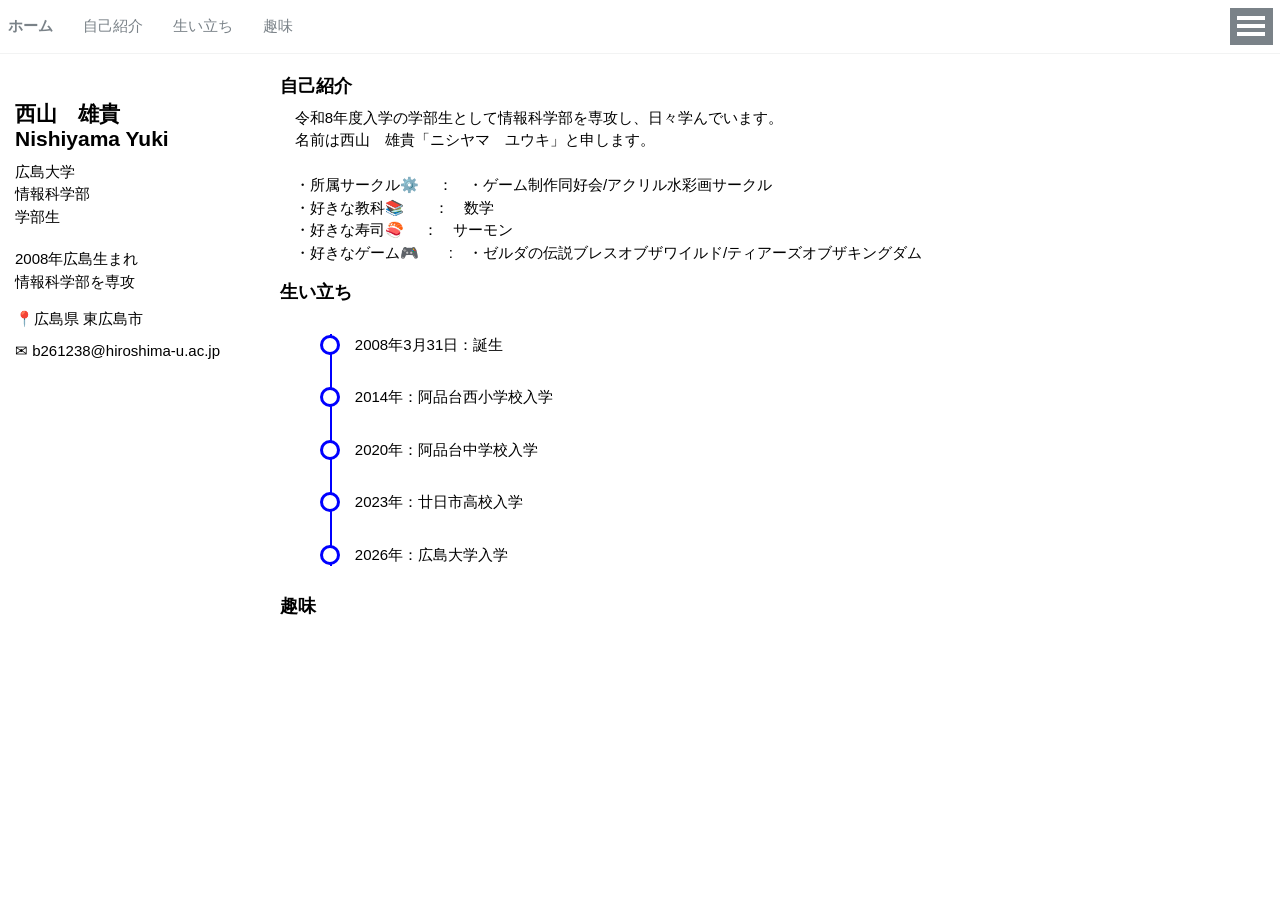
==== index.html @ f5a35a2f "Update index.html" ====
<!DOCTYPE html>
<!-- saved from url=(0026)https://www.wujingchi.com/ -->
<html lang="en" class=" js "><head><meta http-equiv="Content-Type" content="text/html; charset=UTF-8">
    

<!-- begin SEO -->





<title>西山　雄貴 - Homepage</title>







<meta property="og:locale" content="en">
<meta property="og:site_name" content="西山　雄貴">
<meta property="og:title" content="西山　雄貴">


  <link rel="canonical" href="http://localhost:4000/">
  <meta property="og:url" content="http://localhost:4000/">



  <meta property="og:description" content="2008年広島生まれ">




<!-- end SEO -->
<meta name="viewport" content="width=device-width, initial-scale=1.0">

<script>
  document.documentElement.className = document.documentElement.className.replace(/\bno-js\b/g, '') + ' js ';
</script>

<head>
  <meta charset="UTF-8">
  <meta name="viewport" content="width=device-width, initial-scale=1.0">

  <title>西山 雄貴 - Homepage</title>
  <meta name="description" content="広島大学 情報科学部の学生です">

  <!-- メインCSS -->
  <link rel="stylesheet" href="./index_files/main.css">

  <!-- ファビコン -->
  <link rel="icon" href="favicon.ico">

  <!-- スムーススクロール -->
  <style>
    html {
      scroll-behavior: smooth;
    }
  </style>
</head>
    














<!-- end custom head snippets -->

  

  <body><div id="MathJax_Message" style="display: none;"></div>

    <!--[if lt IE 9]>
<div class="notice--danger align-center" style="margin: 0;">You are using an <strong>outdated</strong> browser. Please <a href="http://browsehappy.com/">upgrade your browser</a> to improve your experience.</div>
<![endif]-->
<div class="masthead">
  <div class="masthead__inner-wrap">
    <div class="masthead__menu">

      <nav id="site-nav" class="greedy-nav">

        <button type="button">
          <div class="navicon"></div>
        </button>

        <ul class="visible-links">

          <li class="masthead__menu-item masthead__menu-home-item">
            <a href="#home">ホーム</a>
          </li>

          <li class="masthead__menu-item">
            <a href="#about-me">自己紹介</a>
          </li>

          <li class="masthead__menu-item">
            <a href="#paper">生い立ち</a>
          </li>

          <li class="masthead__menu-item">
            <a href="#hobby">趣味</a>
          </li>

        </ul>

      </nav>

    </div>
  </div>
</div>

    <div id="main" role="main">
      
  <div class="sidebar sticky">
  

<div itemscope="" itemtype="http://schema.org/Person" class="profile_box">

  <div class="author__content">
    <h3 class="author__name">西山　雄貴<br>Nishiyama Yuki</h3>
    <p class="author__bio">広島大学<br>情報科学部<br>学部生</p>
  </div>

  <div class="author__urls-wrapper">
    <!-- <button class="btn btn--inverse">More Info & Contact</button> -->
    <ul class="author__urls social-icons" style="">
      
        <li><div style="white-space: normal; margin-bottom: 1em;">2008年広島生まれ<br>情報科学部を専攻</div></li>
      
      
        <li>📍広島県 東広島市</li>
      
      
      
      
        <li><a href="mailto:b261238@hiroshima-u.ac.jp">  ✉ b261238@hiroshima-u.ac.jp</a></li>
      
      
    </ul>
      <div class="author__urls_sm">
      
      
        <a href="mailto:kure@hiroshima-u.ac.jp"><i class="fas fa-fw fa-envelope" aria-hidden="true"></i></a>

        <a href="https://scholar.google.com/citations?user=08FSBG4AAAAJ"><i class="fas fa-fw fa-graduation-cap"></i></a>
      
      
      
        <a href="https://orcid.org/0000-0001-8652-3002"><i class="ai ai-orcid-square ai-fw"></i></a>
      
      
      
    </div>
  </div>
</div>

  
  </div>

    
      <article class="page" itemscope="" itemtype="http://schema.org/CreativeWork">
        <meta itemprop="headline" content="">
        <div class="page__inner-wrap">
          <section class="page__content" itemprop="text">

<p><span class="anchor" id="about-me"></span>
<h2 id="about-me">自己紹介</h2>
　令和8年度入学の学部生として情報科学部を専攻し、日々学んでいます。<br>
　名前は西山　雄貴「ニシヤマ　ユウキ」と申します。<br>
<br>
　・所属サークル⚙️　 ：　・ゲーム制作同好会/アクリル水彩画サークル<br>
　・好きな教科📚　　：　数学<br>
　・好きな寿司🍣　  ：　サーモン<br>
　・好きなゲーム🎮　　:　・ゼルダの伝説ブレスオブザワイルド/ティアーズオブザキングダム<br>



<!DOCTYPE html>
<html lang="ja">
<head>
<meta charset="UTF-8">
<title>経歴</title>

<style>
body {
  font-family: sans-serif;
  color: black;
}

/* 見出し */
#paper {
  margin-bottom: 30px;
}

/* 全体 */
.timeline {
  position: relative;
  margin-left: 40px;
}

/* 縦の青い線 */
.timeline::before {
  content: "";
  position: absolute;
  left: 10px;
  top: 0;
  width: 2px;
  height: 100%;
  background: blue;
}

/* 各項目 */
.item {
  display: flex;
  align-items: center;
  margin-bottom: 30px;
}

/* 青い丸 */
.circle {
  width: 20px;
  height: 20px;
  border: 3px solid blue;
  border-radius: 50%;
  background: white;
  z-index: 1;
}

/* 文字（黒） */
.text {
  margin-left: 15px;
  color: black;
}

</style>

</head>
<body>

<h2 id="paper">生い立ち</h2>

<div class="timeline">

  <div class="item">
    <div class="circle"></div>
    <div class="text">2008年3月31日：誕生</div>
  </div>

  <div class="item">
    <div class="circle"></div>
    <div class="text">2014年：阿品台西小学校入学</div>
  </div>

  <div class="item">
    <div class="circle"></div>
    <div class="text">2020年：阿品台中学校入学</div>
  </div>

  <div class="item">
    <div class="circle"></div>
    <div class="text">2023年：廿日市高校入学</div>
  </div>

  <div class="item">
    <div class="circle"></div>
    <div class="text">2026年：広島大学入学</div>
  </div>

</div>

</body>
</html>

<h2 id="hobby">趣味</h2>
  
</template></div></body></html>
---- index_files/main.css ----
a:focus{outline:thin dotted #f89406;outline:5px auto #f89406;outline-offset:-2px}*,*:before,*:after{-moz-box-sizing:border-box;-webkit-box-sizing:border-box;box-sizing:border-box}html{box-sizing:border-box;background-color:#fff;font-size:15px;-webkit-text-size-adjust:100%;-ms-text-size-adjust:100%}body{margin:0}::-moz-selection{color:#fff;background:#000}::selection{color:#fff;background:#000}article,aside,details,figcaption,figure,footer,header,hgroup,main,nav,section{display:block}audio,canvas,video{display:inline-block;*display:inline;*zoom:1}audio:not([controls]){display:none}a{color:#224b8d}a:hover,a:active{outline:0}sub,sup{position:relative;font-size:75%;line-height:0;vertical-align:baseline}sup{top:-0.5em}sub{bottom:-0.25em}img{max-width:100%;width:auto\9;height:auto;vertical-align:middle;border:0;-ms-interpolation-mode:bicubic}#map_canvas img,.google-maps img{max-width:none}button,input,select,textarea{margin:0;font-size:100%;vertical-align:middle}button,input{*overflow:visible;line-height:normal}button::-moz-focus-inner,input::-moz-focus-inner{padding:0;border:0}button,html input[type="button"],input[type="reset"],input[type="submit"]{-webkit-appearance:button;cursor:pointer}label,select,button,input[type="button"],input[type="reset"],input[type="submit"],input[type="radio"],input[type="checkbox"]{cursor:pointer}input[type="search"]{box-sizing:content-box;-webkit-appearance:textfield}input[type="search"]::-webkit-search-decoration,input[type="search"]::-webkit-search-cancel-button{-webkit-appearance:none}textarea{overflow:auto;vertical-align:top}html{position:relative;min-height:100%}body{margin:0;padding:0;padding-bottom:0em;color:#494e52;font-family:"Trebuchet MS",Helvetica,sans-serif;line-height:1.5}body.overflow--hidden{overflow:hidden}h1,h2,h3,h4,h5,h6{margin:1em 0 0.5em;line-height:1.2;font-family:"Trebuchet MS",Helvetica,sans-serif;font-weight:bold}h1{margin-top:1em;font-size:1.4em}h2{font-size:1.2em}h3{font-size:1em}h4{font-size:1em}h5{font-size:1em}h6{font-size:1em}small,.small{font-size:1em}p{margin-bottom:0.5em}u,ins{text-decoration:none;border-bottom:1px solid #494e52}u a,ins a{color:inherit}ul{padding-inline-start:2em;margin-block-start:0.5em}del a{color:inherit}p,pre,blockquote,ul,ol,dl,figure,table,fieldset{orphans:3;widows:3}abbr[title],abbr[data-original-title]{text-decoration:none;cursor:help;border-bottom:1px dotted #494e52}blockquote{margin:2em 1em 2em 0;padding-left:1em;padding-right:1em;font-style:italic;border-left:0.25em solid #7a8288}blockquote cite{font-style:italic}blockquote cite:before{content:"\2014";padding-right:5px}a:hover,a:active{outline:0}tt,code,kbd,samp,pre{font-family:Monaco,Consolas,"Lucida Console",monospace}pre{overflow-x:auto}p>code,a>code,li>code,figcaption>code,td>code{padding-top:0.1rem;padding-bottom:0.1rem;font-size:1em;background:#fafafa;border:1px solid #f2f3f3;border-radius:4px;box-shadow:0 1px 1px rgba(0,0,0,0.125)}p>code:before,p>code:after,a>code:before,a>code:after,li>code:before,li>code:after,figcaption>code:before,figcaption>code:after,td>code:before,td>code:after{letter-spacing:-0.2em;content:"\00a0"}hr{display:block;margin:1em 0;border:0;border-top:1px solid #f2f3f3}ul li,ol li{margin-bottom:0.5em}li ul,li ol{margin-top:0.5em}figure{display:-webkit-box;display:flex;-webkit-box-pack:justify;justify-content:space-between;-webkit-box-align:start;align-items:flex-start;flex-wrap:wrap;margin:2em 0}figure img,figure iframe,figure .fluid-width-video-wrapper{margin-bottom:1em}figure img{width:100%;border-radius:4px;-webkit-transition:all 0.2s ease-in-out;transition:all 0.2s ease-in-out}figure>a{display:block}@media (min-width: 37.5em){figure.half>a,figure.half>img{width:calc(50% - 0.5em)}}figure.half figcaption{width:100%}@media (min-width: 37.5em){figure.third>a,figure.third>img{width:calc(33.3333% - 0.5em)}}figure.third figcaption{width:100%}figcaption{margin-bottom:0.5em;color:#777a7d;font-family:Georgia,Times,serif;font-size:1em}figcaption a{color:inherit;text-decoration:none;border-bottom:1px solid #bdc1c4;-webkit-transition:all 0.2s ease-in-out;transition:all 0.2s ease-in-out}figcaption a:hover{color:#000;border-bottom-color:#000}svg:not(:root){overflow:hidden}nav ul{margin:0;padding:0}nav li{list-style:none}nav a{text-decoration:none}nav ul li,nav ol li{margin-bottom:0}nav li ul,nav li ol{margin-top:0}b,i,strong,em,blockquote,p,q,span,figure,img,h1,h2,header,input,a,tr,td,form button,input[type="submit"],.btn,#goog-wm-sb,.highlight,.archive__item-teaser{-webkit-transition:all 0.2s ease-in-out;transition:all 0.2s ease-in-out}.hidden{display:none;visibility:hidden}.load{display:none}.transparent{opacity:0}.visually-hidden,.screen-reader-text,.screen-reader-text span,.screen-reader-shortcut{position:absolute !important;clip:rect(1px, 1px, 1px, 1px);height:1px !important;width:1px !important;border:0 !important;overflow:hidden}body:hover .visually-hidden a,body:hover .visually-hidden input,body:hover .visually-hidden button{display:none !important}.screen-reader-text:focus,.screen-reader-shortcut:focus{clip:auto !important;height:auto !important;width:auto !important;display:block;font-size:1em;font-weight:bold;padding:15px 23px 14px;background:#fff;z-index:100000;text-decoration:none;box-shadow:0 0 2px 2px rgba(0,0,0,0.6)}.skip-link{position:fixed;z-index:20;margin:0;font-family:"Trebuchet MS",Helvetica,sans-serif;white-space:nowrap}.skip-link li{height:0;width:0;list-style:none}.text-left{text-align:left}.text-center{text-align:center}.text-right{text-align:right}.text-justify{text-align:justify}.text-nowrap{white-space:nowrap}.cf{clear:both}.wrapper{max-width:925px;margin-left:auto;margin-right:auto}.wrapper:after{content:" ";display:block;clear:both}.align-left{display:block;margin-left:auto;margin-right:auto}@media (min-width: 37.5em){.align-left{float:left;margin-right:1em}}.align-right{display:block;margin-left:auto;margin-right:auto}@media (min-width: 37.5em){.align-right{float:right;margin-left:1em}}.align-center{display:block;margin-left:auto;margin-right:auto}@media (min-width: 57.8125em){.full{margin-right:-19.4915254237% !important}}.icon{display:inline-block;fill:currentColor;width:1em;height:1.1em;line-height:1;position:relative;top:-0.1em;vertical-align:middle}.social-icons .fa{color:#000}.social-icons .fa-behance,.social-icons .fa-behance-square{color:#1769FF}.social-icons .fa-dribbble{color:#ea4c89}.social-icons .fa-facebook,.social-icons .fa-facebook-square{color:#3b5998}.social-icons .fa-flickr{color:#ff0084}.social-icons .fa-foursquare{color:#0072b1}.social-icons .fa-github,.social-icons .fa-github-alt,.social-icons .fa-github-square{color:#171516}.social-icons .fa-google-plus,.social-icons .fa-google-plus-square{color:#dd4b39}.social-icons .fa-instagram{color:#517fa4}.social-icons .fa-lastfm,.social-icons .fa-lastfm-square{color:#d51007}.social-icons .fa-linkedin,.social-icons .fa-linkedin-square{color:#007bb6}.social-icons .fa-pinterest,.social-icons .fa-pinterest-p,.social-icons .fa-pinterest-square{color:#cb2027}.social-icons .fa-rss,.social-icons .fa-rss-square{color:#fa9b39}.social-icons .fa-soundcloud{color:#f30}.social-icons .fa-stack-exchange,.social-icons .fa-stack-overflow{color:#fe7a15}.social-icons .fa-tumblr,.social-icons .fa-tumblr-square{color:#32506d}.social-icons .fa-twitter,.social-icons .fa-twitter-square{color:#55acee}.social-icons .fa-vimeo,.social-icons .fa-vimeo-square{color:#1ab7ea}.social-icons .fa-vine{color:#00bf8f}.social-icons .fa-youtube,.social-icons .fa-youtube-square,.social-icons .fa-youtube-play{color:#b00}.social-icons .fa-xing,.social-icons .fa-xing-square{color:#006567}.navicon{position:relative;width:28px;height:4px;background:#fff;margin:auto;-webkit-transition:0.3s;transition:0.3s}.navicon:before,.navicon:after{content:"";position:absolute;left:0;width:28px;height:4px;background:#fff;-webkit-transition:0.3s;transition:0.3s}.navicon:before{top:-8px}.navicon:after{bottom:-8px}.close .navicon{background:transparent}.close .navicon:before,.close .navicon:after{-webkit-transform-origin:50% 50%;-ms-transform-origin:50% 50%;transform-origin:50% 50%;top:0;width:28px}.close .navicon:before{-webkit-transform:rotate3d(0, 0, 1, 45deg);transform:rotate3d(0, 0, 1, 45deg)}.close .navicon:after{-webkit-transform:rotate3d(0, 0, 1, -45deg);transform:rotate3d(0, 0, 1, -45deg)}@media (min-width: 57.8125em){.sticky{clear:both;position:-webkit-sticky;position:sticky;top:6em}.sticky::after{clear:both;content:"";display:table}.sticky>*{display:block}}.well{min-height:20px;padding:19px;margin-bottom:20px;background-color:#f5f5f5;border:1px solid #e3e3e3;border-radius:4px;box-shadow:inset 0 1px 1px rgba(0,0,0,0.05)}.show-modal{overflow:hidden;position:relative}.show-modal:before{position:absolute;content:"";top:0;left:0;width:100%;height:100%;z-index:999;background-color:rgba(255,255,255,0.85)}.show-modal .modal{display:block}.modal{display:none;position:fixed;width:300px;top:50%;left:50%;margin-left:-150px;margin-top:-150px;min-height:0;z-index:9999;background:#fff;border:1px solid #f2f3f3;border-radius:4px;box-shadow:0 1px 1px rgba(0,0,0,0.125)}.modal__title{margin:0;padding:0.5em 1em}.modal__supporting-text{padding:0 1em 0.5em 1em}.modal__actions{padding:0.5em 1em;border-top:1px solid #f2f3f3}.footnote{color:#9ba1a6;text-decoration:none}.footnotes{color:#9ba1a6}.footnotes ol,.footnotes li,.footnotes p{margin-bottom:0;font-size:1em}a.reversefootnote{color:#7a8288;text-decoration:none}a.reversefootnote:hover{text-decoration:underline}.required{color:#ee5f5b;font-weight:bold}@-webkit-keyframes intro{0%{opacity:0}100%{opacity:1}}@keyframes intro{0%{opacity:0}100%{opacity:1}}table{margin-bottom:1em;width:100%;font-family:"Trebuchet MS",Helvetica,sans-serif;font-size:1em;border-collapse:collapse}table+table{margin-top:1em}thead{background-color:#f2f3f3}th{padding:0.5em;font-weight:bold;text-align:left}tr{padding-bottom:.5em;padding-top:.5em}td{padding:.5em;border-bottom:1px solid #bdc1c4}tr,td,th{vertical-align:middle}.btn,#goog-wm-sb{display:inline-block;margin-bottom:0.25em;padding:0.5em 1em;color:#fff !important;font-family:"Trebuchet MS",Helvetica,sans-serif;font-size:1em;font-weight:bold;text-align:center;text-decoration:none;background-color:#7a8288;border:0 !important;border-radius:4px;cursor:pointer}.btn:hover,#goog-wm-sb:hover{background-color:#333}.btn .icon,#goog-wm-sb .icon{margin-right:0.5em}.btn .icon+.hidden,#goog-wm-sb .icon+.hidden{margin-left:-0.5em}.btn--block{display:block;width:100%}.btn--block+.btn--block{margin-top:0.25em}.btn--inverse{color:#7a8288 !important;border:1px solid #bdc1c4 !important;background-color:#fff}.btn--inverse:hover{color:#fff !important;border-color:#7a8288}.btn--light-outline{border:1px solid #fff !important;background-color:transparent}.btn--info{background-color:#224b8d}.btn--info:hover{background-color:#1b3c71}.btn--warning{background-color:#f89406}.btn--warning:hover{background-color:#c67605}.btn--success{background-color:#62c462}.btn--success:hover{background-color:#4e9d4e}.btn--danger{background-color:#ee5f5b}.btn--danger:hover{background-color:#be4c49}.btn--disabled{pointer-events:none;cursor:not-allowed;filter:alpha(opacity=65);box-shadow:none;opacity:0.65}.btn--facebook{background-color:#3b5998}.btn--facebook:hover{background-color:#2f477a}.btn--twitter{background-color:#55acee}.btn--twitter:hover{background-color:#448abe}.btn--google-plus{background-color:#dd4b39}.btn--google-plus:hover{background-color:#b13c2e}.btn--linkedin{background-color:#007bb6}.btn--linkedin:hover{background-color:#006292}.btn--x-large{font-size:1.2em}.btn--large{font-size:1em}.btn--small{font-size:.6875em}.notice{margin:2em 0 !important;padding:1em;font-family:"Trebuchet MS",Helvetica,sans-serif;font-size:1em !important;text-indent:initial;background-color:#f8f9f9;border-radius:4px;box-shadow:0 1px 1px rgba(189,193,196,0.25)}.notice h4{margin-top:0 !important;margin-bottom:0.75em}.page__content .notice h4{margin-bottom:0;font-size:1em}.notice p:last-child{margin-bottom:0 !important}.notice h4+p{margin-top:0;padding-top:0}.notice a{color:#bdc1c4}.notice a:hover{color:#717476}.notice code{background-color:#fcfcfc}.notice ul:last-child{margin-bottom:0}.notice--primary{margin:2em 0 !important;padding:1em;font-family:"Trebuchet MS",Helvetica,sans-serif;font-size:1em !important;text-indent:initial;background-color:#f2f3f3;border-radius:4px;box-shadow:0 1px 1px rgba(122,130,136,0.25)}.notice--primary h4{margin-top:0 !important;margin-bottom:0.75em}.page__content .notice--primary h4{margin-bottom:0;font-size:1em}.notice--primary p:last-child{margin-bottom:0 !important}.notice--primary h4+p{margin-top:0;padding-top:0}.notice--primary a{color:#7a8288}.notice--primary a:hover{color:#494e52}.notice--primary code{background-color:#f8f9f9}.notice--primary ul:last-child{margin-bottom:0}.notice--info{margin:2em 0 !important;padding:1em;font-family:"Trebuchet MS",Helvetica,sans-serif;font-size:1em !important;text-indent:initial;background-color:#e9edf4;border-radius:4px;box-shadow:0 1px 1px rgba(34,75,141,0.25)}.notice--info h4{margin-top:0 !important;margin-bottom:0.75em}.page__content .notice--info h4{margin-bottom:0;font-size:1em}.notice--info p:last-child{margin-bottom:0 !important}.notice--info h4+p{margin-top:0;padding-top:0}.notice--info a{color:#224b8d}.notice--info a:hover{color:#142d55}.notice--info code{background-color:#f4f6f9}.notice--info ul:last-child{margin-bottom:0}.notice--warning{margin:2em 0 !important;padding:1em;font-family:"Trebuchet MS",Helvetica,sans-serif;font-size:1em !important;text-indent:initial;background-color:#fef4e6;border-radius:4px;box-shadow:0 1px 1px rgba(248,148,6,0.25)}.notice--warning h4{margin-top:0 !important;margin-bottom:0.75em}.page__content .notice--warning h4{margin-bottom:0;font-size:1em}.notice--warning p:last-child{margin-bottom:0 !important}.notice--warning h4+p{margin-top:0;padding-top:0}.notice--warning a{color:#f89406}.notice--warning a:hover{color:#955904}.notice--warning code{background-color:#fffaf3}.notice--warning ul:last-child{margin-bottom:0}.notice--success{margin:2em 0 !important;padding:1em;font-family:"Trebuchet MS",Helvetica,sans-serif;font-size:1em !important;text-indent:initial;background-color:#eff9ef;border-radius:4px;box-shadow:0 1px 1px rgba(98,196,98,0.25)}.notice--success h4{margin-top:0 !important;margin-bottom:0.75em}.page__content .notice--success h4{margin-bottom:0;font-size:1em}.notice--success p:last-child{margin-bottom:0 !important}.notice--success h4+p{margin-top:0;padding-top:0}.notice--success a{color:#62c462}.notice--success a:hover{color:#3b763b}.notice--success code{background-color:#f7fcf7}.notice--success ul:last-child{margin-bottom:0}.notice--danger{margin:2em 0 !important;padding:1em;font-family:"Trebuchet MS",Helvetica,sans-serif;font-size:1em !important;text-indent:initial;background-color:#fdefef;border-radius:4px;box-shadow:0 1px 1px rgba(238,95,91,0.25)}.notice--danger h4{margin-top:0 !important;margin-bottom:0.75em}.page__content .notice--danger h4{margin-bottom:0;font-size:1em}.notice--danger p:last-child{margin-bottom:0 !important}.notice--danger h4+p{margin-top:0;padding-top:0}.notice--danger a{color:#ee5f5b}.notice--danger a:hover{color:#8f3937}.notice--danger code{background-color:#fef7f7}.notice--danger ul:last-child{margin-bottom:0}.masthead{position:sticky;top:0;background-color:white;border-bottom:1px solid #f2f3f3;-webkit-animation:intro 0.3s both;animation:intro 0.3s both;-webkit-animation-delay:0.15s;animation-delay:0.15s;z-index:20}.masthead__inner-wrap{max-width:925px;margin-left:auto;margin-right:auto;clear:both;padding:.5em;font-family:"Trebuchet MS",Helvetica,sans-serif}.masthead__inner-wrap:after{content:" ";display:block;clear:both}.masthead__inner-wrap::after{clear:both;content:"";display:table}@media (min-width: 80em){.masthead__inner-wrap{max-width:1280px}}.masthead__inner-wrap nav{z-index:10}.masthead__inner-wrap a{text-decoration:none}.masthead__menu ul{margin:0;padding:0;clear:both;list-style-type:none}.masthead__menu-home-item{display:none !important}@media (min-width: 48em){.masthead__menu-home-item{display:block !important}}.masthead__menu-item{display:block;list-style-type:none;white-space:nowrap}.masthead__menu-item--lg{padding-right:2em;font-weight:700}.breadcrumbs{max-width:925px;margin-left:auto;margin-right:auto;clear:both;margin-top:0;margin-bottom:0;padding-left:2em;padding-right:2em;font-family:"Trebuchet MS",Helvetica,sans-serif;-webkit-animation:intro 0.3s both;animation:intro 0.3s both;-webkit-animation-delay:0.30s;animation-delay:0.30s}.breadcrumbs:after{content:" ";display:block;clear:both}.breadcrumbs::after{clear:both;content:"";display:table}@media (min-width: 57.8125em){.breadcrumbs{padding-left:1em;padding-right:1em}}@media (min-width: 80em){.breadcrumbs{max-width:1280px}}.breadcrumbs ol{padding:0;list-style:none;font-size:1em}@media (min-width: 57.8125em){.breadcrumbs ol{width:83.0508474576%;float:right;margin-right:0}}@media (min-width: 80em){.breadcrumbs ol{padding-left:4.2372881356%}}.breadcrumbs li{display:inline}.breadcrumbs .current{font-weight:bold}.pagination{clear:both;width:100%;float:left;margin-left:0;margin-right:0;clear:both;margin-top:1em;padding-top:1em}.pagination::after{clear:both;content:"";display:table}.pagination ul{margin:0;padding:0;list-style-type:none;font-family:"Trebuchet MS",Helvetica,sans-serif}.pagination li{display:block;float:left;margin-left:-1px}.pagination li a{margin-bottom:0.25em;padding:0.5em 1em;font-family:"Trebuchet MS",Helvetica,sans-serif;font-size:14px;font-weight:bold;line-height:1.5;text-align:center;text-decoration:none;color:#9ba1a6;border:1px solid #bdc1c4;border-radius:0}.pagination li a:hover{color:#1a386a}.pagination li a.current{color:#fff;background:#7a8288}.pagination li a.disabled{color:#dee0e1;pointer-events:none;cursor:not-allowed}.pagination li:first-child{margin-left:0}.pagination li:first-child a{border-top-left-radius:4px;border-bottom-left-radius:4px}.pagination li:last-child a{border-top-right-radius:4px;border-bottom-right-radius:4px}.pagination--pager{display:block;padding:1em 2em;float:left;width:50%;font-family:"Trebuchet MS",Helvetica,sans-serif;font-size:1em;font-weight:bold;text-align:center;text-decoration:none;color:#bdc1c4;border:1px solid #bdc1c4;border-radius:4px}.pagination--pager:hover{color:#1a386a}.pagination--pager:first-child{border-top-right-radius:0;border-bottom-right-radius:0}.pagination--pager:last-child{margin-left:-1px;border-top-left-radius:0;border-bottom-left-radius:0}.pagination--pager.disabled{color:#dee0e1;pointer-events:none;cursor:not-allowed}.page__content+.pagination,.page__meta+.pagination,.comment__date+.pagination,.page__share+.pagination,.page__comments+.pagination{margin-top:2em;padding-top:2em;border-top:1px solid #f2f3f3}.greedy-nav{position:relative;min-width:250px;background:#fff}.greedy-nav a{display:block;margin:0 1rem;padding:0.5rem 0;color:#7a8288;text-decoration:none}.greedy-nav a:hover{color:#5c6266}.greedy-nav button{position:absolute;height:100%;right:0;padding:0 0.5rem;border:0;outline:none;background-color:#7a8288;color:#fff;cursor:pointer}.greedy-nav .visible-links{display:table}.greedy-nav .visible-links li{display:table-cell;vertical-align:middle}.greedy-nav .visible-links li:first-child{font-weight:bold}.greedy-nav .visible-links li:first-child a{margin-left:0}.greedy-nav .visible-links li:last-child a{margin-right:0}.greedy-nav .visible-links a{position:relative}.greedy-nav .visible-links a:before{content:"";position:absolute;left:0;bottom:0;height:4px;background:#bdc1c4;width:100%;-webkit-transition:all 0.2s ease-in-out;transition:all 0.2s ease-in-out;-webkit-transform:scaleX(0);-ms-transform:scaleX(0);transform:scaleX(0)}.greedy-nav .visible-links a:hover:before{-webkit-transform:scaleX(1);-ms-transform:scaleX(1);transform:scaleX(1)}.greedy-nav .hidden-links{position:absolute;top:100%;right:0;margin-top:15px;padding:5px;border:1px solid #f2f3f3;border-radius:4px;background:#fff;box-shadow:0 0 10px rgba(0,0,0,0.25)}.greedy-nav .hidden-links a{margin:0;padding:10px 20px;font-size:1em}.greedy-nav .hidden-links a:hover{color:#5c6266;background:#dee0e1}.greedy-nav .hidden-links:before{content:"";position:absolute;top:-11px;right:10px;width:0;border-style:solid;border-width:0 10px 10px;border-color:#f2f3f3 transparent;display:block;z-index:0}.greedy-nav .hidden-links:after{content:"";position:absolute;top:-10px;right:10px;width:0;border-style:solid;border-width:0 10px 10px;border-color:#fff transparent;display:block;z-index:1}.greedy-nav .hidden-links li{display:block;border-bottom:1px solid #f2f3f3}.greedy-nav .hidden-links li:last-child{border-bottom:none}.nav__list{font-size:1.25rem}.nav__list ul{margin-bottom:1em}.nav__list a{display:block;padding:0.125em 0;color:inherit}.nav__list a:hover{text-decoration:underline}.nav__list .active{margin-left:-0.5em;padding-left:0.5em;padding-right:0.5em;color:#fff;font-weight:bold;background:#7a8288;border-radius:4px}.nav__list .active:hover{color:#fff}.nav__title{margin:0;padding:0.5rem 1rem;font-family:"Trebuchet MS",Helvetica,sans-serif;font-size:1em;font-weight:bold}.nav__sub-title{display:block;margin:0.5rem 0;padding:0.5rem 0;font-family:"Trebuchet MS",Helvetica,sans-serif;font-size:1em;font-weight:bold;text-transform:uppercase;border-bottom:1px solid #f2f3f3}.toc{font-family:"Trebuchet MS",Helvetica,sans-serif;color:#7a8288;text-transform:uppercase;letter-spacing:1px;background-color:#fff;border:1px solid #f2f3f3;border-radius:4px;box-shadow:0 1px 1px rgba(0,0,0,0.125)}.toc .nav__title{color:#fff;font-size:1em;background:#7a8288;border-top-left-radius:4px;border-top-right-radius:4px}.toc__menu{margin:0;padding:0;width:100%;list-style:none;font-size:0.8rem}.toc__menu a{display:block;padding:0.5rem 1rem;color:#7a8288;font-size:.6875em;font-weight:bold;line-height:1.5;border-bottom:1px solid #f2f3f3}.toc__menu a:hover{color:#000;background:#f2f3f3}.toc__menu>li:last-child a{border-bottom:none}.toc__menu li ul>li a{padding-left:2rem;font-weight:normal}.toc__menu li>ul li{display:none}@media (min-width: 48em){.toc__menu li>ul li{display:block}}.page__footer{clear:both;float:left;margin-left:0;margin-right:0;width:100%;clear:both;position:absolute;bottom:0em;height:auto;margin-top:3em;color:#9ba1a6;-webkit-animation:intro 0.3s both;animation:intro 0.3s both;-webkit-animation-delay:0.45s;animation-delay:0.45s;background-color:#f2f3f3;border-top:1px solid #bdc1c4}.page__footer::after{clear:both;content:"";display:table}.page__footer footer{clear:both;margin-left:auto;margin-right:auto;margin-top:2em;max-width:100%;padding:0 1em 2em}.page__footer footer::after{clear:both;content:"";display:table}@media (min-width: 80em){.page__footer footer{max-width:1280px}}.page__footer a{color:inherit;text-decoration:none}.page__footer a:hover{text-decoration:underline}.page__footer .fas,.page__footer .fab,.page__footer .far,.page__footer .fal{color:#9ba1a6}.page__footer-copyright{font-family:"Trebuchet MS",Helvetica,sans-serif;font-size:.6875em}.page__footer-follow ul{margin:0;padding:0;list-style-type:none}.page__footer-follow li{display:inline-block;padding-top:5px;padding-bottom:5px;font-family:"Trebuchet MS",Helvetica,sans-serif;font-size:1em;text-transform:uppercase}.page__footer-follow li+li:before{content:"";padding-right:5px}.page__footer-follow a{padding-right:10px;font-weight:bold}.page__footer-follow .social-icons a{white-space:nowrap}div.highlighter-rouge,figure.highlight{position:relative;margin-bottom:1em;padding:1em;border:1px solid #f2f3f3;border-radius:4px;background-color:#fafafa;box-shadow:0 1px 1px rgba(0,0,0,0.125)}div.highlighter-rouge:before,figure.highlight:before{position:absolute;top:0;right:0;padding:0.5em;background-color:#f2f3f3;content:"\f121";font-family:"fontawesome" !important;font-size:1em;line-height:1;text-transform:none;speak:none}div.highlighter-rouge .highlight,figure.highlight .highlight{margin:0;font-family:Monaco,Consolas,"Lucida Console",monospace;font-size:.6875em;line-height:1.8}.highlight table td{padding:5px}.highlight table pre{margin:0}.highlight .c{color:#93a1a1}.highlight .err{color:#586e75}.highlight .g{color:#586e75}.highlight .k{color:#859900}.highlight .l{color:#586e75}.highlight .n{color:#586e75}.highlight .o{color:#859900}.highlight .x{color:#cb4b16}.highlight .p{color:#586e75}.highlight .cm{color:#93a1a1}.highlight .cp{color:#859900}.highlight .c1{color:#93a1a1}.highlight .cs{color:#859900}.highlight .gd{color:#2aa198}.highlight .ge{color:#586e75;font-style:italic}.highlight .gr{color:#dc322f}.highlight .gh{color:#cb4b16}.highlight .gi{color:#859900}.highlight .go{color:#586e75}.highlight .gp{color:#586e75}.highlight .gs{color:#586e75;font-weight:bold}.highlight .gu{color:#cb4b16}.highlight .gt{color:#586e75}.highlight .kc{color:#cb4b16}.highlight .kd{color:#22b3eb}.highlight .kn{color:#859900}.highlight .kp{color:#859900}.highlight .kr{color:#22b3eb}.highlight .kt{color:#dc322f}.highlight .ld{color:#586e75}.highlight .m{color:#2aa198}.highlight .s{color:#2aa198}.highlight .na{color:#586e75}.highlight .nb{color:#B58900}.highlight .nc{color:#22b3eb}.highlight .no{color:#cb4b16}.highlight .nd{color:#22b3eb}.highlight .ni{color:#cb4b16}.highlight .ne{color:#cb4b16}.highlight .nf{color:#22b3eb}.highlight .nl{color:#586e75}.highlight .nn{color:#586e75}.highlight .nx{color:#586e75}.highlight .py{color:#586e75}.highlight .nt{color:#22b3eb}.highlight .nv{color:#22b3eb}.highlight .ow{color:#859900}.highlight .w{color:#586e75}.highlight .mf{color:#2aa198}.highlight .mh{color:#2aa198}.highlight .mi{color:#2aa198}.highlight .mo{color:#2aa198}.highlight .sb{color:#93a1a1}.highlight .sc{color:#2aa198}.highlight .sd{color:#586e75}.highlight .s2{color:#2aa198}.highlight .se{color:#cb4b16}.highlight .sh{color:#586e75}.highlight .si{color:#2aa198}.highlight .sx{color:#2aa198}.highlight .sr{color:#dc322f}.highlight .s1{color:#2aa198}.highlight .ss{color:#2aa198}.highlight .bp{color:#22b3eb}.highlight .vc{color:#22b3eb}.highlight .vg{color:#22b3eb}.highlight .vi{color:#22b3eb}.highlight .il{color:#2aa198}form{margin:0 0 5px 0}form fieldset{margin-bottom:5px;padding:0;border-width:0}form legend{display:block;width:100%;margin-bottom:10px;*margin-left:-7px;padding:0;color:#494e52;border:0;border-bottom:1px solid #ccc;white-space:normal}form p{margin-bottom:5px / 2}form ul{list-style-type:none;margin:0 0 5px 0;padding:0}form br{display:none}label,input,button,select,textarea{vertical-align:baseline;*vertical-align:middle}input,button,select,textarea{box-sizing:border-box;font-family:"Trebuchet MS",Helvetica,sans-serif}label{display:block;margin-bottom:0.25em;color:#494e52;cursor:pointer}label small{font-size:1em}label input,label textarea,label select{display:block}input,textarea,select{display:inline-block;width:100%;padding:0.25em;margin-bottom:0.5em;color:#494e52;background-color:#fff;border:1px solid #ccc;border-radius:4px;box-shadow:0 1px 1px rgba(0,0,0,0.125)}input:hover,textarea:hover,select:hover{border-color:#bdc1c4}.input-mini{width:60px}.input-small{width:90px}input[type="image"],input[type="checkbox"],input[type="radio"]{width:auto;height:auto;padding:0;margin:3px 0;*margin-top:0;line-height:normal;cursor:pointer;border-radius:0;border:0 \9}input[type="checkbox"],input[type="radio"]{box-sizing:border-box;padding:0;*width:13px;*height:13px}input[type="image"]{border:0;box-shadow:none}input[type="file"]{width:auto;padding:initial;line-height:initial;border:initial;background-color:transparent;background-color:initial;box-shadow:none}input[type="button"],input[type="reset"],input[type="submit"]{width:auto;height:auto;cursor:pointer;*overflow:visible}select,input[type="file"]{*margin-top:4px}select{width:auto;background-color:#fff}select[multiple],select[size]{height:auto}textarea{resize:vertical;height:auto;overflow:auto;vertical-align:top}input[type="hidden"]{display:none}.form{position:relative}.radio,.checkbox{padding-left:18px;font-weight:normal}.radio input[type="radio"],.checkbox input[type="checkbox"]{float:left;margin-left:-18px}.radio.inline,.checkbox.inline{display:inline-block;padding-top:5px;margin-bottom:0;vertical-align:middle}.radio.inline+.radio.inline,.checkbox.inline+.checkbox.inline{margin-left:10px}input[disabled],select[disabled],textarea[disabled],input[readonly],select[readonly],textarea[readonly]{opacity:0.5;cursor:not-allowed}input:focus,textarea:focus{border-color:#7a8288;outline:0;outline:thin dotted \9}input[type="file"]:focus,input[type="radio"]:focus,input[type="checkbox"]:focus,select:focus{box-shadow:none}.help-block,.help-inline{color:#224b8d}.help-block{display:block;margin-bottom:1em;line-height:1em}.help-inline{display:inline-block;vertical-align:middle;padding-left:5px}.form-inline input,.form-inline textarea,.form-inline select{display:inline-block;margin-bottom:0}.form-inline label{display:inline-block}.form-inline .radio,.form-inline .checkbox,.form-inline .radio{padding-left:0;margin-bottom:0;vertical-align:middle}.form-inline .radio input[type="radio"],.form-inline .checkbox input[type="checkbox"]{float:left;margin-left:0;margin-right:3px}.form-search input,.form-search textarea,.form-search select{display:inline-block;margin-bottom:0}.form-search .search-query{padding-left:14px;padding-right:14px;margin-bottom:0;border-radius:14px}.form-search label{display:inline-block}.form-search .radio,.form-search .checkbox,.form-inline .radio{padding-left:0;margin-bottom:0;vertical-align:middle}.form-search .radio input[type="radio"],.form-search .checkbox input[type="checkbox"]{float:left;margin-left:0;margin-right:3px}.form--loading:before{content:''}.form--loading .form__spinner{display:block}.form:before{position:absolute;top:0;left:0;width:100%;height:100%;background-color:rgba(255,255,255,0.7);z-index:10}.form__spinner{display:none;position:absolute;top:50%;left:50%;z-index:11}#goog-fixurl ul{list-style:none;margin-left:0;padding-left:0}#goog-fixurl ul li{list-style-type:none}#goog-wm-qt{width:auto;margin-right:10px;margin-bottom:20px;padding:8px 20px;display:inline-block;font-size:1em;background-color:#fff;color:#000;border-width:2px !important;border-style:solid !important;border-color:gray;border-radius:4px}#main{max-width:925px;margin-left:auto;margin-right:auto;clear:both;margin-top:1em;padding-left:1em;padding-right:1em;animation:intro 0.3s both;animation-delay:0.35s}#main:after{content:" ";display:block;clear:both}#main::after{clear:both;content:"";display:table}@media (min-width: 80em){#main{max-width:1280px}}@media (min-width: 57.8125em){.page{width:83.0508474576%;float:right;margin-right:0;padding-left:4.2372881356%;padding-right:0%}}.page .page__inner-wrap{clear:both;width:100%;float:left;margin-left:0;margin-right:0}.page .page__inner-wrap .page__content,.page .page__inner-wrap .page__meta,.page .page__inner-wrap .comment__date,.page .page__inner-wrap .page__share{clear:both;width:100%;float:left;margin-left:0;margin-right:0}.page__title{margin-top:0;line-height:1}.page__title+.page__meta,.page__title+.comment__date{margin-top:-0.5em}.page__lead{font-family:"Trebuchet MS",Helvetica,sans-serif;font-size:1.2em}.page__content #about-me{margin-top:-10em}.page__content #about-me:before{content:'';display:block;position:relative;width:0;height:10em;margin-top:-10em}.page__content h1{margin-top:1em;padding-bottom:0.5em;border-bottom:1px solid #f2f3f3}.page__content p,.page__content li,.page__content dl{font-size:1em}.page__content p{margin:0 0 .5em}.page__content a{text-decoration:underline}.page__content a:hover{text-decoration:underline}.page__content a:hover img{box-shadow:0 0 10px rgba(0,0,0,0.25)}.page__content dt{margin-top:1em;font-family:"Trebuchet MS",Helvetica,sans-serif;font-weight:bold}.page__content dd{margin-left:1em;font-family:"Trebuchet MS",Helvetica,sans-serif;font-size:1em}.page__content .small{font-size:1em}.page__content blockquote+.small{margin-top:-1.5em;padding-left:1.25rem}.page__hero{position:relative;margin-bottom:2em;clear:both;animation:intro 0.3s both;animation-delay:0.25s}.page__hero::after{clear:both;content:"";display:table}.page__hero--overlay{position:relative;margin-bottom:2em;padding:3em 0;clear:both;background-size:cover;background-repeat:no-repeat;background-position:center;animation:intro 0.3s both;animation-delay:0.25s}.page__hero--overlay::after{clear:both;content:"";display:table}.page__hero--overlay a{color:#fff}.page__hero--overlay .wrapper{padding-left:1em;padding-right:1em}@media (min-width: 80em){.page__hero--overlay .wrapper{max-width:1280px}}.page__hero--overlay .page__title,.page__hero--overlay .page__meta,.page__hero--overlay .comment__date,.page__hero--overlay .page__lead,.page__hero--overlay .btn,.page__hero--overlay #goog-wm-sb{color:#fff;text-shadow:1px 1px 4px rgba(0,0,0,0.5)}.page__hero--overlay .page__lead{max-width:768px}.page__hero--overlay .page__title{font-size:1.953em}@media (min-width: 37.5em){.page__hero--overlay .page__title{font-size:2.441em}}.page__hero-image{width:100%;height:auto;-ms-interpolation-mode:bicubic}.page__hero-caption{position:absolute;bottom:0;right:0;margin:0 auto;padding:2px 5px;color:#fff;font-family:Georgia,Times,serif;font-size:.6875em;background:#000;text-align:right;z-index:5;opacity:0.5;border-radius:4px 0 4px 0}@media (min-width: 57.8125em){.page__hero-caption{padding:5px 10px}}.page__hero-caption a{color:#fff;text-decoration:none}.page__share{margin-top:2em;padding-top:1em;border-top:1px solid #f2f3f3}@media (max-width: 37.5em){.page__share .btn span,.page__share #goog-wm-sb span{border:0;clip:rect(0 0 0 0);height:1px;margin:-1px;overflow:hidden;padding:0;position:absolute;width:1px}}.page__share-title{margin-bottom:10px;font-size:1em;text-transform:uppercase}.page__meta,.comment__date{margin-top:2em;color:#9ba1a6;font-family:"Trebuchet MS",Helvetica,sans-serif;font-size:1em}.page__meta p,.comment__date p{margin:0}.page__meta a,.comment__date a{color:inherit}.page__meta-title{margin-bottom:10px;font-size:1em;text-transform:uppercase}.page__taxonomy .sep{display:none}.page__taxonomy strong{margin-right:10px}.page__taxonomy-item{display:inline-block;margin-right:5px;margin-bottom:8px;padding:5px 10px;text-decoration:none;border:1px solid #bdc1c4;border-radius:4px}.page__taxonomy-item:hover{text-decoration:none;color:#1a386a}.page__comments{clear:both;width:100%;float:left;margin-left:0;margin-right:0}.page__comments-title{margin-top:2rem;margin-bottom:10px;padding-top:2rem;font-size:1em;border-top:1px solid #f2f3f3;text-transform:uppercase}.page__comments-form{padding:1em;background:#f2f3f3;transition:all 0.2s ease-in-out}.page__comments-form.disabled input,.page__comments-form.disabled button,.page__comments-form.disabled textarea,.page__comments-form.disabled label{pointer-events:none;cursor:not-allowed;filter:alpha(opacity=65);box-shadow:none;opacity:0.65}.comment{clear:both;margin:1em 0}.comment::after{clear:both;content:"";display:table}.comment:not(:last-child){border-bottom:1px solid #f2f3f3}.comment__avatar-wrapper{float:left;width:60px;height:60px}@media (min-width: 57.8125em){.comment__avatar-wrapper{width:100px;height:100px}}.comment__avatar{width:40px;height:40px;border-radius:50%}@media (min-width: 57.8125em){.comment__avatar{width:80px;height:80px;padding:5px;border:1px solid #f2f3f3}}.comment__content-wrapper{float:right;width:calc(100% - 60px)}@media (min-width: 57.8125em){.comment__content-wrapper{width:calc(100% - 100px)}}.comment__author{margin:0}.comment__author a{text-decoration:none}.comment__date{margin:0}.comment__date a{text-decoration:none}.page__related{margin-top:2em;padding-top:1em;border-top:1px solid #f2f3f3;clear:both;float:left}.page__related::after{clear:both;content:"";display:table}@media (min-width: 57.8125em){.page__related{margin-left:21.186440678%}}.page__related a{color:inherit;text-decoration:none}.page__related-title{margin-bottom:10px;font-size:1em;text-transform:uppercase}.archive{margin-bottom:2em}@media (min-width: 48em){.archive{width:100%;float:left;margin-left:0;margin-right:0}}@media (min-width: 57.8125em){.archive{width:83.0508474576%;float:right;margin-right:0;padding-left:4.2372881356%}}.archive a{text-decoration:underline}.archive a:hover{text-decoration:underline}.archive a:hover img{box-shadow:0 0 10px rgba(0,0,0,0.25)}.archive__subtitle{margin:1.414em 0 0;padding-bottom:0.5em;font-size:1em;color:#9ba1a6;border-bottom:1px solid #f2f3f3}.archive__subtitle+.list__item .archive__item-title{margin-top:0.5em}.archive__item-title{margin-bottom:0.25em;font-family:"Trebuchet MS",Helvetica,sans-serif}.archive__item-title a+a{opacity:0.5}.page__content .archive__item-title{margin-top:1em;border-bottom:none}.archive__item-excerpt{margin-top:0;font-size:1em}.archive__item-excerpt+p{text-indent:0}.archive__item-teaser{border-radius:4px;overflow:hidden}.archive__item-teaser img{width:100%}.archive__item:hover .archive__item-teaser{box-shadow:0 0 10px rgba(0,0,0,0.25)}.archive__item:hover .archive__item-title{text-decoration:underline}@media (min-width: 48em){.list__item{padding-right:0px}}@media (min-width: 57.8125em){.list__item{padding-right:0px}}@media (min-width: 80em){.list__item{padding-right:0px}}.list__item .page__meta,.list__item .comment__date{margin:0 0 4px}.grid__item{margin-bottom:2em}.grid__item .page__meta,.grid__item .comment__date{margin:0 0 4px}.grid__item .archive__item-title{margin-top:0.5em;font-size:1em}.grid__item .archive__item-excerpt{display:none}@media (min-width: 37.5em){.grid__item{width:48.9795918367%;float:left}.grid__item:nth-child(2n+1){margin-left:0;margin-right:-100%;clear:both;margin-left:0}.grid__item:nth-child(2n+2){margin-left:51.0204081633%;margin-right:-100%;clear:none}.grid__item .archive__item-teaser{max-height:200px}}@media (min-width: 48em){.grid__item{margin-left:0;margin-right:0;width:23.4693877551%;float:left}.grid__item:nth-child(4n+1){margin-left:0;margin-right:-100%;clear:both;margin-left:0}.grid__item:nth-child(4n+2){margin-left:25.5102040816%;margin-right:-100%;clear:none}.grid__item:nth-child(4n+3){margin-left:51.0204081633%;margin-right:-100%;clear:none}.grid__item:nth-child(4n+4){margin-left:76.5306122449%;margin-right:-100%;clear:none}.grid__item .archive__item-teaser{max-height:120px}.grid__item .archive__item-excerpt{display:block;font-size:1em}}.feature__wrapper{clear:both;margin-bottom:2em;border-bottom:1px solid #f2f3f3}.feature__wrapper::after{clear:both;content:"";display:table}.feature__item{margin-bottom:2em;font-size:1.25rem}@media (min-width: 37.5em){.feature__item{margin-bottom:0;width:32.2033898305%;float:left}.feature__item:nth-child(3n+1){margin-left:0;margin-right:-100%;clear:both;margin-left:0}.feature__item:nth-child(3n+2){margin-left:33.8983050847%;margin-right:-100%;clear:none}.feature__item:nth-child(3n+3){margin-left:67.7966101695%;margin-right:-100%;clear:none}.feature__item .feature__item-teaser{max-height:200px;overflow:hidden}}.feature__item--left{clear:both;width:100%;float:left;margin-left:0;margin-right:0;font-size:1.25rem}.feature__item--left .archive__item-teaser{margin-bottom:2em}@media (min-width: 37.5em){.feature__item--left .archive__item-teaser{width:40.6779661017%;float:left;margin-right:1.6949152542%}.feature__item--left .archive__item-body{width:57.6271186441%;float:right;margin-right:0;padding-left:4.2372881356%;padding-right:8.4745762712%}}.feature__item--right{clear:both;width:100%;float:left;margin-left:0;margin-right:0;font-size:1.25rem}.feature__item--right .archive__item-teaser{margin-bottom:2em}@media (min-width: 37.5em){.feature__item--right{text-align:right}.feature__item--right .archive__item-teaser{width:40.6779661017%;float:right;margin-left:1.6949152542%}.feature__item--right .archive__item-body{width:57.6271186441%;float:left;margin-left:0;padding-left:4.2372881356%;padding-right:8.4745762712%}}.feature__item--center{clear:both;width:100%;float:left;margin-left:0;margin-right:0;font-size:1.25rem}.feature__item--center .archive__item-teaser{margin-bottom:2em}@media (min-width: 37.5em){.feature__item--center{text-align:center}.feature__item--center .archive__item-teaser{margin:0 auto;width:40.6779661017%}.feature__item--center .archive__item-body{margin:0 auto;width:57.6271186441%}}.sidebar{-webkit-transform:translate3d(0, 0, 0);transform:translate3d(0, 0, 0);clear:both;margin-bottom:1em}.sidebar::after{clear:both;content:"";display:table}@media (min-width: 57.8125em){.sidebar{width:15.2542372881%;float:left;margin-right:1.6949152542%;opacity:1;-webkit-transition:opacity 0.2s ease-in-out;transition:opacity 0.2s ease-in-out}.sidebar:hover{opacity:1}}@media (min-width: 80em){.sidebar{padding-right:0}}.sidebar h2,.sidebar h3,.sidebar h4,.sidebar h5,.sidebar h6{margin-bottom:0;font-family:"Trebuchet MS",Helvetica,sans-serif}.sidebar h3,.sidebar h4{font-size:1em}.sidebar p,.sidebar li{font-family:"Trebuchet MS",Helvetica,sans-serif;font-size:1em;line-height:1.5}.sidebar img{width:100%}.sidebar__right{margin-bottom:1em}@media (min-width: 57.8125em){.sidebar__right{position:relative;float:right;width:0px;margin-left:2.5423728814%;z-index:10}}@media (min-width: 80em){.sidebar__right{width:0px}}.profile_box{display:flex;justify-content:flex-start;align-content:flex-start;align-items:center}@media (min-width: 57.8125em){.profile_box{display:block}}.author__avatar{display:table-cell;vertical-align:top;width:75px}@media (min-width: 57.8125em){.author__avatar{display:block;width:auto;height:auto}}.author__avatar img{max-width:175px;min-width:75px;border-radius:50%}@media (min-width: 57.8125em){.author__avatar img{padding:5px;border:1px solid #f2f3f3}}.author__content{display:table-cell;vertical-align:top;padding-left:10px;min-width:120px;line-height:1}@media (min-width: 57.8125em){.author__content{display:block;width:100%;padding-left:0;padding-right:0}}.author__name{margin:0}@media (min-width: 57.8125em){.author__name{margin-top:10px;margin-bottom:10px}}.sidebar .author__name{font-family:"Trebuchet MS",Helvetica,sans-serif;font-size:1.2em}@media (min-width: 48em){.sidebar .author__name{font-size:1.4em}}.author__bio{margin:0}@media (min-width: 57.8125em){.author__bio{margin-top:10px;margin-bottom:20px}}.author__urls-wrapper{position:relative;display:table-cell;vertical-align:middle;font-family:"Trebuchet MS",Helvetica,sans-serif;z-index:10;position:relative;margin-left:auto;cursor:pointer}.author__urls-wrapper li:last-child a{margin-bottom:0}@media (min-width: 57.8125em){.author__urls-wrapper{display:block}}.author__urls-wrapper button{margin-bottom:0;width:120px;padding:0.5em}@media (min-width: 57.8125em){.author__urls-wrapper button{display:none}}.author__urls{display:none;position:absolute;right:0;margin-top:15px;padding:10px;list-style-type:none;border:1px solid #f2f3f3;border-radius:4px;background:#fff;z-index:-1;box-shadow:0 0 10px rgba(0,0,0,0.25);cursor:default}@media (min-width: 57.8125em){.author__urls{display:block;position:relative;margin:0;padding:0;border:0;background:transparent;box-shadow:none}}.author__urls:before{display:block;content:"";position:absolute;top:-11px;left:calc(50% - 10px);width:0;border-style:solid;border-width:0 10px 10px;border-color:#f2f3f3 transparent;z-index:0}@media (min-width: 57.8125em){.author__urls:before{display:none}}.author__urls:after{display:block;content:"";position:absolute;top:-10px;left:calc(50% - 10px);width:0;border-style:solid;border-width:0 10px 10px;border-color:#fff transparent;z-index:1}@media (min-width: 57.8125em){.author__urls:after{display:none}}.author__urls li{white-space:nowrap}.author__urls a{display:block;margin-bottom:5px;padding-right:5px;padding-top:2px;padding-bottom:2px;color:inherit;font-size:1em;text-decoration:none}.author__urls a:hover{text-decoration:underline}.author__urls_sm{padding:.25em;font-size:1.75em;display:block}.author__urls_sm a{color:inherit;text-decoration:none}.author__urls_sm a:hover{text-decoration:underline}@media (min-width: 57.8125em){.author__urls_sm{display:none}}/*!
 * Font Awesome Free 5.5.0 by @fontawesome - https://fontawesome.com
 * License - https://fontawesome.com/license/free (Icons: CC BY 4.0, Fonts: SIL OFL 1.1, Code: MIT License)
 */.fa,.fas,.far,.fal,.fab{-moz-osx-font-smoothing:grayscale;-webkit-font-smoothing:antialiased;display:inline-block;font-style:normal;font-variant:normal;text-rendering:auto;line-height:1}.fa-lg{font-size:1.3333333333em;line-height:.75em;vertical-align:-.0667em}.fa-xs{font-size:.75em}.fa-sm{font-size:.875em}.fa-1x{font-size:1em}.fa-2x{font-size:2em}.fa-3x{font-size:3em}.fa-4x{font-size:4em}.fa-5x{font-size:5em}.fa-6x{font-size:6em}.fa-7x{font-size:7em}.fa-8x{font-size:8em}.fa-9x{font-size:9em}.fa-10x{font-size:10em}.fa-fw{text-align:center;width:1.25em}.fa-ul{list-style-type:none;margin-left:2.5em;padding-left:0}.fa-ul>li{position:relative}.fa-li{left:-2em;position:absolute;text-align:center;width:2em;line-height:inherit}.fa-border{border:solid 0.08em #eee;border-radius:.1em;padding:.2em .25em .15em}.fa-pull-left{float:left}.fa-pull-right{float:right}.fa.fa-pull-left,.fas.fa-pull-left,.far.fa-pull-left,.fal.fa-pull-left,.fab.fa-pull-left{margin-right:.3em}.fa.fa-pull-right,.fas.fa-pull-right,.far.fa-pull-right,.fal.fa-pull-right,.fab.fa-pull-right{margin-left:.3em}.fa-spin{animation:fa-spin 2s infinite linear}.fa-pulse{animation:fa-spin 1s infinite steps(8)}@keyframes fa-spin{0%{transform:rotate(0deg)}100%{transform:rotate(360deg)}}.fa-rotate-90{-ms-filter:"progid:DXImageTransform.Microsoft.BasicImage(rotation=1)";transform:rotate(90deg)}.fa-rotate-180{-ms-filter:"progid:DXImageTransform.Microsoft.BasicImage(rotation=2)";transform:rotate(180deg)}.fa-rotate-270{-ms-filter:"progid:DXImageTransform.Microsoft.BasicImage(rotation=3)";transform:rotate(270deg)}.fa-flip-horizontal{-ms-filter:"progid:DXImageTransform.Microsoft.BasicImage(rotation=0, mirror=1)";transform:scale(-1, 1)}.fa-flip-vertical{-ms-filter:"progid:DXImageTransform.Microsoft.BasicImage(rotation=2, mirror=1)";transform:scale(1, -1)}.fa-flip-horizontal.fa-flip-vertical{-ms-filter:"progid:DXImageTransform.Microsoft.BasicImage(rotation=2, mirror=1)";transform:scale(-1, -1)}:root .fa-rotate-90,:root .fa-rotate-180,:root .fa-rotate-270,:root .fa-flip-horizontal,:root .fa-flip-vertical{filter:none}.fa-stack{display:inline-block;height:2em;line-height:2em;position:relative;vertical-align:middle;width:2.5em}.fa-stack-1x,.fa-stack-2x{left:0;position:absolute;text-align:center;width:100%}.fa-stack-1x{line-height:inherit}.fa-stack-2x{font-size:2em}.fa-inverse{color:#fff}.fa-500px:before{content:""}.fa-accessible-icon:before{content:""}.fa-accusoft:before{content:""}.fa-acquisitions-incorporated:before{content:""}.fa-ad:before{content:""}.fa-address-book:before{content:""}.fa-address-card:before{content:""}.fa-adjust:before{content:""}.fa-adn:before{content:""}.fa-adversal:before{content:""}.fa-affiliatetheme:before{content:""}.fa-air-freshener:before{content:""}.fa-algolia:before{content:""}.fa-align-center:before{content:""}.fa-align-justify:before{content:""}.fa-align-left:before{content:""}.fa-align-right:before{content:""}.fa-alipay:before{content:""}.fa-allergies:before{content:""}.fa-amazon:before{content:""}.fa-amazon-pay:before{content:""}.fa-ambulance:before{content:""}.fa-american-sign-language-interpreting:before{content:""}.fa-amilia:before{content:""}.fa-anchor:before{content:""}.fa-android:before{content:""}.fa-angellist:before{content:""}.fa-angle-double-down:before{content:""}.fa-angle-double-left:before{content:""}.fa-angle-double-right:before{content:""}.fa-angle-double-up:before{content:""}.fa-angle-down:before{content:""}.fa-angle-left:before{content:""}.fa-angle-right:before{content:""}.fa-angle-up:before{content:""}.fa-angry:before{content:""}.fa-angrycreative:before{content:""}.fa-angular:before{content:""}.fa-ankh:before{content:""}.fa-app-store:before{content:""}.fa-app-store-ios:before{content:""}.fa-apper:before{content:""}.fa-apple:before{content:""}.fa-apple-alt:before{content:""}.fa-apple-pay:before{content:""}.fa-archive:before{content:""}.fa-archway:before{content:""}.fa-arrow-alt-circle-down:before{content:""}.fa-arrow-alt-circle-left:before{content:""}.fa-arrow-alt-circle-right:before{content:""}.fa-arrow-alt-circle-up:before{content:""}.fa-arrow-circle-down:before{content:""}.fa-arrow-circle-left:before{content:""}.fa-arrow-circle-right:before{content:""}.fa-arrow-circle-up:before{content:""}.fa-arrow-down:before{content:""}.fa-arrow-left:before{content:""}.fa-arrow-right:before{content:""}.fa-arrow-up:before{content:""}.fa-arrows-alt:before{content:""}.fa-arrows-alt-h:before{content:""}.fa-arrows-alt-v:before{content:""}.fa-assistive-listening-systems:before{content:""}.fa-asterisk:before{content:""}.fa-asymmetrik:before{content:""}.fa-at:before{content:""}.fa-atlas:before{content:""}.fa-atom:before{content:""}.fa-audible:before{content:""}.fa-audio-description:before{content:""}.fa-autoprefixer:before{content:""}.fa-avianex:before{content:""}.fa-aviato:before{content:""}.fa-award:before{content:""}.fa-aws:before{content:""}.fa-backspace:before{content:""}.fa-backward:before{content:""}.fa-balance-scale:before{content:""}.fa-ban:before{content:""}.fa-band-aid:before{content:""}.fa-bandcamp:before{content:""}.fa-barcode:before{content:""}.fa-bars:before{content:""}.fa-baseball-ball:before{content:""}.fa-basketball-ball:before{content:""}.fa-bath:before{content:""}.fa-battery-empty:before{content:""}.fa-battery-full:before{content:""}.fa-battery-half:before{content:""}.fa-battery-quarter:before{content:""}.fa-battery-three-quarters:before{content:""}.fa-bed:before{content:""}.fa-beer:before{content:""}.fa-behance:before{content:""}.fa-behance-square:before{content:""}.fa-bell:before{content:""}.fa-bell-slash:before{content:""}.fa-bezier-curve:before{content:""}.fa-bible:before{content:""}.fa-bicycle:before{content:""}.fa-bimobject:before{content:""}.fa-binoculars:before{content:""}.fa-birthday-cake:before{content:""}.fa-bitbucket:before{content:""}.fa-bitcoin:before{content:""}.fa-bity:before{content:""}.fa-black-tie:before{content:""}.fa-blackberry:before{content:""}.fa-blender:before{content:""}.fa-blender-phone:before{content:""}.fa-blind:before{content:""}.fa-blogger:before{content:""}.fa-blogger-b:before{content:""}.fa-bluetooth:before{content:""}.fa-bluetooth-b:before{content:""}.fa-bold:before{content:""}.fa-bolt:before{content:""}.fa-bomb:before{content:""}.fa-bone:before{content:""}.fa-bong:before{content:""}.fa-book:before{content:""}.fa-book-dead:before{content:""}.fa-book-open:before{content:""}.fa-book-reader:before{content:""}.fa-bookmark:before{content:""}.fa-bowling-ball:before{content:""}.fa-box:before{content:""}.fa-box-open:before{content:""}.fa-boxes:before{content:""}.fa-braille:before{content:""}.fa-brain:before{content:""}.fa-briefcase:before{content:""}.fa-briefcase-medical:before{content:""}.fa-broadcast-tower:before{content:""}.fa-broom:before{content:""}.fa-brush:before{content:""}.fa-btc:before{content:""}.fa-bug:before{content:""}.fa-building:before{content:""}.fa-bullhorn:before{content:""}.fa-bullseye:before{content:""}.fa-burn:before{content:""}.fa-buromobelexperte:before{content:""}.fa-bus:before{content:""}.fa-bus-alt:before{content:""}.fa-business-time:before{content:""}.fa-buysellads:before{content:""}.fa-calculator:before{content:""}.fa-calendar:before{content:""}.fa-calendar-alt:before{content:""}.fa-calendar-check:before{content:""}.fa-calendar-minus:before{content:""}.fa-calendar-plus:before{content:""}.fa-calendar-times:before{content:""}.fa-camera:before{content:""}.fa-camera-retro:before{content:""}.fa-campground:before{content:""}.fa-cannabis:before{content:""}.fa-capsules:before{content:""}.fa-car:before{content:""}.fa-car-alt:before{content:""}.fa-car-battery:before{content:""}.fa-car-crash:before{content:""}.fa-car-side:before{content:""}.fa-caret-down:before{content:""}.fa-caret-left:before{content:""}.fa-caret-right:before{content:""}.fa-caret-square-down:before{content:""}.fa-caret-square-left:before{content:""}.fa-caret-square-right:before{content:""}.fa-caret-square-up:before{content:""}.fa-caret-up:before{content:""}.fa-cart-arrow-down:before{content:""}.fa-cart-plus:before{content:""}.fa-cat:before{content:""}.fa-cc-amazon-pay:before{content:""}.fa-cc-amex:before{content:""}.fa-cc-apple-pay:before{content:""}.fa-cc-diners-club:before{content:""}.fa-cc-discover:before{content:""}.fa-cc-jcb:before{content:""}.fa-cc-mastercard:before{content:""}.fa-cc-paypal:before{content:""}.fa-cc-stripe:before{content:""}.fa-cc-visa:before{content:""}.fa-centercode:before{content:""}.fa-certificate:before{content:""}.fa-chair:before{content:""}.fa-chalkboard:before{content:""}.fa-chalkboard-teacher:before{content:""}.fa-charging-station:before{content:""}.fa-chart-area:before{content:""}.fa-chart-bar:before{content:""}.fa-chart-line:before{content:""}.fa-chart-pie:before{content:""}.fa-check:before{content:""}.fa-check-circle:before{content:""}.fa-check-double:before{content:""}.fa-check-square:before{content:""}.fa-chess:before{content:""}.fa-chess-bishop:before{content:""}.fa-chess-board:before{content:""}.fa-chess-king:before{content:""}.fa-chess-knight:before{content:""}.fa-chess-pawn:before{content:""}.fa-chess-queen:before{content:""}.fa-chess-rook:before{content:""}.fa-chevron-circle-down:before{content:""}.fa-chevron-circle-left:before{content:""}.fa-chevron-circle-right:before{content:""}.fa-chevron-circle-up:before{content:""}.fa-chevron-down:before{content:""}.fa-chevron-left:before{content:""}.fa-chevron-right:before{content:""}.fa-chevron-up:before{content:""}.fa-child:before{content:""}.fa-chrome:before{content:""}.fa-church:before{content:""}.fa-circle:before{content:""}.fa-circle-notch:before{content:""}.fa-city:before{content:""}.fa-clipboard:before{content:""}.fa-clipboard-check:before{content:""}.fa-clipboard-list:before{content:""}.fa-clock:before{content:""}.fa-clone:before{content:""}.fa-closed-captioning:before{content:""}.fa-cloud:before{content:""}.fa-cloud-download-alt:before{content:""}.fa-cloud-meatball:before{content:""}.fa-cloud-moon:before{content:""}.fa-cloud-moon-rain:before{content:""}.fa-cloud-rain:before{content:""}.fa-cloud-showers-heavy:before{content:""}.fa-cloud-sun:before{content:""}.fa-cloud-sun-rain:before{content:""}.fa-cloud-upload-alt:before{content:""}.fa-cloudscale:before{content:""}.fa-cloudsmith:before{content:""}.fa-cloudversify:before{content:""}.fa-cocktail:before{content:""}.fa-code:before{content:""}.fa-code-branch:before{content:""}.fa-codepen:before{content:""}.fa-codiepie:before{content:""}.fa-coffee:before{content:""}.fa-cog:before{content:""}.fa-cogs:before{content:""}.fa-coins:before{content:""}.fa-columns:before{content:""}.fa-comment:before{content:""}.fa-comment-alt:before{content:""}.fa-comment-dollar:before{content:""}.fa-comment-dots:before{content:""}.fa-comment-slash:before{content:""}.fa-comments:before{content:""}.fa-comments-dollar:before{content:""}.fa-compact-disc:before{content:""}.fa-compass:before{content:""}.fa-compress:before{content:""}.fa-concierge-bell:before{content:""}.fa-connectdevelop:before{content:""}.fa-contao:before{content:""}.fa-cookie:before{content:""}.fa-cookie-bite:before{content:""}.fa-copy:before{content:""}.fa-copyright:before{content:""}.fa-couch:before{content:""}.fa-cpanel:before{content:""}.fa-creative-commons:before{content:""}.fa-creative-commons-by:before{content:""}.fa-creative-commons-nc:before{content:""}.fa-creative-commons-nc-eu:before{content:""}.fa-creative-commons-nc-jp:before{content:""}.fa-creative-commons-nd:before{content:""}.fa-creative-commons-pd:before{content:""}.fa-creative-commons-pd-alt:before{content:""}.fa-creative-commons-remix:before{content:""}.fa-creative-commons-sa:before{content:""}.fa-creative-commons-sampling:before{content:""}.fa-creative-commons-sampling-plus:before{content:""}.fa-creative-commons-share:before{content:""}.fa-creative-commons-zero:before{content:""}.fa-credit-card:before{content:""}.fa-critical-role:before{content:""}.fa-crop:before{content:""}.fa-crop-alt:before{content:""}.fa-cross:before{content:""}.fa-crosshairs:before{content:""}.fa-crow:before{content:""}.fa-crown:before{content:""}.fa-css3:before{content:""}.fa-css3-alt:before{content:""}.fa-cube:before{content:""}.fa-cubes:before{content:""}.fa-cut:before{content:""}.fa-cuttlefish:before{content:""}.fa-d-and-d:before{content:""}.fa-d-and-d-beyond:before{content:""}.fa-dashcube:before{content:""}.fa-database:before{content:""}.fa-deaf:before{content:""}.fa-delicious:before{content:""}.fa-democrat:before{content:""}.fa-deploydog:before{content:""}.fa-deskpro:before{content:""}.fa-desktop:before{content:""}.fa-dev:before{content:""}.fa-deviantart:before{content:""}.fa-dharmachakra:before{content:""}.fa-diagnoses:before{content:""}.fa-dice:before{content:""}.fa-dice-d20:before{content:""}.fa-dice-d6:before{content:""}.fa-dice-five:before{content:""}.fa-dice-four:before{content:""}.fa-dice-one:before{content:""}.fa-dice-six:before{content:""}.fa-dice-three:before{content:""}.fa-dice-two:before{content:""}.fa-digg:before{content:""}.fa-digital-ocean:before{content:""}.fa-digital-tachograph:before{content:""}.fa-directions:before{content:""}.fa-discord:before{content:""}.fa-discourse:before{content:""}.fa-divide:before{content:""}.fa-dizzy:before{content:""}.fa-dna:before{content:""}.fa-dochub:before{content:""}.fa-docker:before{content:""}.fa-dog:before{content:""}.fa-dollar-sign:before{content:""}.fa-dolly:before{content:""}.fa-dolly-flatbed:before{content:""}.fa-donate:before{content:""}.fa-door-closed:before{content:""}.fa-door-open:before{content:""}.fa-dot-circle:before{content:""}.fa-dove:before{content:""}.fa-download:before{content:""}.fa-draft2digital:before{content:""}.fa-drafting-compass:before{content:""}.fa-dragon:before{content:""}.fa-draw-polygon:before{content:""}.fa-dribbble:before{content:""}.fa-dribbble-square:before{content:""}.fa-dropbox:before{content:""}.fa-drum:before{content:""}.fa-drum-steelpan:before{content:""}.fa-drumstick-bite:before{content:""}.fa-drupal:before{content:""}.fa-dumbbell:before{content:""}.fa-dungeon:before{content:""}.fa-dyalog:before{content:""}.fa-earlybirds:before{content:""}.fa-ebay:before{content:""}.fa-edge:before{content:""}.fa-edit:before{content:""}.fa-eject:before{content:""}.fa-elementor:before{content:""}.fa-ellipsis-h:before{content:""}.fa-ellipsis-v:before{content:""}.fa-ello:before{content:""}.fa-ember:before{content:""}.fa-empire:before{content:""}.fa-envelope:before{content:""}.fa-envelope-open:before{content:""}.fa-envelope-open-text:before{content:""}.fa-envelope-square:before{content:""}.fa-envira:before{content:""}.fa-equals:before{content:""}.fa-eraser:before{content:""}.fa-erlang:before{content:""}.fa-ethereum:before{content:""}.fa-etsy:before{content:""}.fa-euro-sign:before{content:""}.fa-exchange-alt:before{content:""}.fa-exclamation:before{content:""}.fa-exclamation-circle:before{content:""}.fa-exclamation-triangle:before{content:""}.fa-expand:before{content:""}.fa-expand-arrows-alt:before{content:""}.fa-expeditedssl:before{content:""}.fa-external-link-alt:before{content:""}.fa-external-link-square-alt:before{content:""}.fa-eye:before{content:""}.fa-eye-dropper:before{content:""}.fa-eye-slash:before{content:""}.fa-facebook:before{content:""}.fa-facebook-f:before{content:""}.fa-facebook-messenger:before{content:""}.fa-facebook-square:before{content:""}.fa-fantasy-flight-games:before{content:""}.fa-fast-backward:before{content:""}.fa-fast-forward:before{content:""}.fa-fax:before{content:""}.fa-feather:before{content:""}.fa-feather-alt:before{content:""}.fa-female:before{content:""}.fa-fighter-jet:before{content:""}.fa-file:before{content:""}.fa-file-alt:before{content:""}.fa-file-archive:before{content:""}.fa-file-audio:before{content:""}.fa-file-code:before{content:""}.fa-file-contract:before{content:""}.fa-file-csv:before{content:""}.fa-file-download:before{content:""}.fa-file-excel:before{content:""}.fa-file-export:before{content:""}.fa-file-image:before{content:""}.fa-file-import:before{content:""}.fa-file-invoice:before{content:""}.fa-file-invoice-dollar:before{content:""}.fa-file-medical:before{content:""}.fa-file-medical-alt:before{content:""}.fa-file-pdf:before{content:""}.fa-file-powerpoint:before{content:""}.fa-file-prescription:before{content:""}.fa-file-signature:before{content:""}.fa-file-upload:before{content:""}.fa-file-video:before{content:""}.fa-file-word:before{content:""}.fa-fill:before{content:""}.fa-fill-drip:before{content:""}.fa-film:before{content:""}.fa-filter:before{content:""}.fa-fingerprint:before{content:""}.fa-fire:before{content:""}.fa-fire-extinguisher:before{content:""}.fa-firefox:before{content:""}.fa-first-aid:before{content:""}.fa-first-order:before{content:""}.fa-first-order-alt:before{content:""}.fa-firstdraft:before{content:""}.fa-fish:before{content:""}.fa-fist-raised:before{content:""}.fa-flag:before{content:""}.fa-flag-checkered:before{content:""}.fa-flag-usa:before{content:""}.fa-flask:before{content:""}.fa-flickr:before{content:""}.fa-flipboard:before{content:""}.fa-flushed:before{content:""}.fa-fly:before{content:""}.fa-folder:before{content:""}.fa-folder-minus:before{content:""}.fa-folder-open:before{content:""}.fa-folder-plus:before{content:""}.fa-font:before{content:""}.fa-font-awesome:before{content:""}.fa-font-awesome-alt:before{content:""}.fa-font-awesome-flag:before{content:""}.fa-font-awesome-logo-full:before{content:""}.fa-fonticons:before{content:""}.fa-fonticons-fi:before{content:""}.fa-football-ball:before{content:""}.fa-fort-awesome:before{content:""}.fa-fort-awesome-alt:before{content:""}.fa-forumbee:before{content:""}.fa-forward:before{content:""}.fa-foursquare:before{content:""}.fa-free-code-camp:before{content:""}.fa-freebsd:before{content:""}.fa-frog:before{content:""}.fa-frown:before{content:""}.fa-frown-open:before{content:""}.fa-fulcrum:before{content:""}.fa-funnel-dollar:before{content:""}.fa-futbol:before{content:""}.fa-galactic-republic:before{content:""}.fa-galactic-senate:before{content:""}.fa-gamepad:before{content:""}.fa-gas-pump:before{content:""}.fa-gavel:before{content:""}.fa-gem:before{content:""}.fa-genderless:before{content:""}.fa-get-pocket:before{content:""}.fa-gg:before{content:""}.fa-gg-circle:before{content:""}.fa-ghost:before{content:""}.fa-gift:before{content:""}.fa-git:before{content:""}.fa-git-square:before{content:""}.fa-github:before{content:""}.fa-github-alt:before{content:""}.fa-github-square:before{content:""}.fa-gitkraken:before{content:""}.fa-gitlab:before{content:""}.fa-gitter:before{content:""}.fa-glass-martini:before{content:""}.fa-glass-martini-alt:before{content:""}.fa-glasses:before{content:""}.fa-glide:before{content:""}.fa-glide-g:before{content:""}.fa-globe:before{content:""}.fa-globe-africa:before{content:""}.fa-globe-americas:before{content:""}.fa-globe-asia:before{content:""}.fa-gofore:before{content:""}.fa-golf-ball:before{content:""}.fa-goodreads:before{content:""}.fa-goodreads-g:before{content:""}.fa-google:before{content:""}.fa-google-drive:before{content:""}.fa-google-play:before{content:""}.fa-google-plus:before{content:""}.fa-google-plus-g:before{content:""}.fa-google-plus-square:before{content:""}.fa-google-wallet:before{content:""}.fa-gopuram:before{content:""}.fa-graduation-cap:before{content:""}.fa-gratipay:before{content:""}.fa-grav:before{content:""}.fa-greater-than:before{content:""}.fa-greater-than-equal:before{content:""}.fa-grimace:before{content:""}.fa-grin:before{content:""}.fa-grin-alt:before{content:""}.fa-grin-beam:before{content:""}.fa-grin-beam-sweat:before{content:""}.fa-grin-hearts:before{content:""}.fa-grin-squint:before{content:""}.fa-grin-squint-tears:before{content:""}.fa-grin-stars:before{content:""}.fa-grin-tears:before{content:""}.fa-grin-tongue:before{content:""}.fa-grin-tongue-squint:before{content:""}.fa-grin-tongue-wink:before{content:""}.fa-grin-wink:before{content:""}.fa-grip-horizontal:before{content:""}.fa-grip-vertical:before{content:""}.fa-gripfire:before{content:""}.fa-grunt:before{content:""}.fa-gulp:before{content:""}.fa-h-square:before{content:""}.fa-hacker-news:before{content:""}.fa-hacker-news-square:before{content:""}.fa-hackerrank:before{content:""}.fa-hammer:before{content:""}.fa-hamsa:before{content:""}.fa-hand-holding:before{content:""}.fa-hand-holding-heart:before{content:""}.fa-hand-holding-usd:before{content:""}.fa-hand-lizard:before{content:""}.fa-hand-paper:before{content:""}.fa-hand-peace:before{content:""}.fa-hand-point-down:before{content:""}.fa-hand-point-left:before{content:""}.fa-hand-point-right:before{content:""}.fa-hand-point-up:before{content:""}.fa-hand-pointer:before{content:""}.fa-hand-rock:before{content:""}.fa-hand-scissors:before{content:""}.fa-hand-spock:before{content:""}.fa-hands:before{content:""}.fa-hands-helping:before{content:""}.fa-handshake:before{content:""}.fa-hanukiah:before{content:""}.fa-hashtag:before{content:""}.fa-hat-wizard:before{content:""}.fa-haykal:before{content:""}.fa-hdd:before{content:""}.fa-heading:before{content:""}.fa-headphones:before{content:""}.fa-headphones-alt:before{content:""}.fa-headset:before{content:""}.fa-heart:before{content:""}.fa-heartbeat:before{content:""}.fa-helicopter:before{content:""}.fa-highlighter:before{content:""}.fa-hiking:before{content:""}.fa-hippo:before{content:""}.fa-hips:before{content:""}.fa-hire-a-helper:before{content:""}.fa-history:before{content:""}.fa-hockey-puck:before{content:""}.fa-home:before{content:""}.fa-hooli:before{content:""}.fa-hornbill:before{content:""}.fa-horse:before{content:""}.fa-hospital:before{content:""}.fa-hospital-alt:before{content:""}.fa-hospital-symbol:before{content:""}.fa-hot-tub:before{content:""}.fa-hotel:before{content:""}.fa-hotjar:before{content:""}.fa-hourglass:before{content:""}.fa-hourglass-end:before{content:""}.fa-hourglass-half:before{content:""}.fa-hourglass-start:before{content:""}.fa-house-damage:before{content:""}.fa-houzz:before{content:""}.fa-hryvnia:before{content:""}.fa-html5:before{content:""}.fa-hubspot:before{content:""}.fa-i-cursor:before{content:""}.fa-id-badge:before{content:""}.fa-id-card:before{content:""}.fa-id-card-alt:before{content:""}.fa-image:before{content:""}.fa-images:before{content:""}.fa-imdb:before{content:""}.fa-inbox:before{content:""}.fa-indent:before{content:""}.fa-industry:before{content:""}.fa-infinity:before{content:""}.fa-info:before{content:""}.fa-info-circle:before{content:""}.fa-instagram:before{content:""}.fa-internet-explorer:before{content:""}.fa-ioxhost:before{content:""}.fa-italic:before{content:""}.fa-itunes:before{content:""}.fa-itunes-note:before{content:""}.fa-java:before{content:""}.fa-jedi:before{content:""}.fa-jedi-order:before{content:""}.fa-jenkins:before{content:""}.fa-joget:before{content:""}.fa-joint:before{content:""}.fa-joomla:before{content:""}.fa-journal-whills:before{content:""}.fa-js:before{content:""}.fa-js-square:before{content:""}.fa-jsfiddle:before{content:""}.fa-kaaba:before{content:""}.fa-kaggle:before{content:""}.fa-key:before{content:""}.fa-keybase:before{content:""}.fa-keyboard:before{content:""}.fa-keycdn:before{content:""}.fa-khanda:before{content:""}.fa-kickstarter:before{content:""}.fa-kickstarter-k:before{content:""}.fa-kiss:before{content:""}.fa-kiss-beam:before{content:""}.fa-kiss-wink-heart:before{content:""}.fa-kiwi-bird:before{content:""}.fa-korvue:before{content:""}.fa-landmark:before{content:""}.fa-language:before{content:""}.fa-laptop:before{content:""}.fa-laptop-code:before{content:""}.fa-laravel:before{content:""}.fa-lastfm:before{content:""}.fa-lastfm-square:before{content:""}.fa-laugh:before{content:""}.fa-laugh-beam:before{content:""}.fa-laugh-squint:before{content:""}.fa-laugh-wink:before{content:""}.fa-layer-group:before{content:""}.fa-leaf:before{content:""}.fa-leanpub:before{content:""}.fa-lemon:before{content:""}.fa-less:before{content:""}.fa-less-than:before{content:""}.fa-less-than-equal:before{content:""}.fa-level-down-alt:before{content:""}.fa-level-up-alt:before{content:""}.fa-life-ring:before{content:""}.fa-lightbulb:before{content:""}.fa-line:before{content:""}.fa-link:before{content:""}.fa-linkedin:before{content:""}.fa-linkedin-in:before{content:""}.fa-linode:before{content:""}.fa-linux:before{content:""}.fa-lira-sign:before{content:""}.fa-list:before{content:""}.fa-list-alt:before{content:""}.fa-list-ol:before{content:""}.fa-list-ul:before{content:""}.fa-location-arrow:before{content:""}.fa-lock:before{content:""}.fa-lock-open:before{content:""}.fa-long-arrow-alt-down:before{content:""}.fa-long-arrow-alt-left:before{content:""}.fa-long-arrow-alt-right:before{content:""}.fa-long-arrow-alt-up:before{content:""}.fa-low-vision:before{content:""}.fa-luggage-cart:before{content:""}.fa-lyft:before{content:""}.fa-magento:before{content:""}.fa-magic:before{content:""}.fa-magnet:before{content:""}.fa-mail-bulk:before{content:""}.fa-mailchimp:before{content:""}.fa-male:before{content:""}.fa-mandalorian:before{content:""}.fa-map:before{content:""}.fa-map-marked:before{content:""}.fa-map-marked-alt:before{content:""}.fa-map-marker:before{content:""}.fa-map-marker-alt:before{content:""}.fa-map-pin:before{content:""}.fa-map-signs:before{content:""}.fa-markdown:before{content:""}.fa-marker:before{content:""}.fa-mars:before{content:""}.fa-mars-double:before{content:""}.fa-mars-stroke:before{content:""}.fa-mars-stroke-h:before{content:""}.fa-mars-stroke-v:before{content:""}.fa-mask:before{content:""}.fa-mastodon:before{content:""}.fa-maxcdn:before{content:""}.fa-medal:before{content:""}.fa-medapps:before{content:""}.fa-medium:before{content:""}.fa-medium-m:before{content:""}.fa-medkit:before{content:""}.fa-medrt:before{content:""}.fa-meetup:before{content:""}.fa-megaport:before{content:""}.fa-meh:before{content:""}.fa-meh-blank:before{content:""}.fa-meh-rolling-eyes:before{content:""}.fa-memory:before{content:""}.fa-menorah:before{content:""}.fa-mercury:before{content:""}.fa-meteor:before{content:""}.fa-microchip:before{content:""}.fa-microphone:before{content:""}.fa-microphone-alt:before{content:""}.fa-microphone-alt-slash:before{content:""}.fa-microphone-slash:before{content:""}.fa-microscope:before{content:""}.fa-microsoft:before{content:""}.fa-minus:before{content:""}.fa-minus-circle:before{content:""}.fa-minus-square:before{content:""}.fa-mix:before{content:""}.fa-mixcloud:before{content:""}.fa-mizuni:before{content:""}.fa-mobile:before{content:""}.fa-mobile-alt:before{content:""}.fa-modx:before{content:""}.fa-monero:before{content:""}.fa-money-bill:before{content:""}.fa-money-bill-alt:before{content:""}.fa-money-bill-wave:before{content:""}.fa-money-bill-wave-alt:before{content:""}.fa-money-check:before{content:""}.fa-money-check-alt:before{content:""}.fa-monument:before{content:""}.fa-moon:before{content:""}.fa-mortar-pestle:before{content:""}.fa-mosque:before{content:""}.fa-motorcycle:before{content:""}.fa-mountain:before{content:""}.fa-mouse-pointer:before{content:""}.fa-music:before{content:""}.fa-napster:before{content:""}.fa-neos:before{content:""}.fa-network-wired:before{content:""}.fa-neuter:before{content:""}.fa-newspaper:before{content:""}.fa-nimblr:before{content:""}.fa-nintendo-switch:before{content:""}.fa-node:before{content:""}.fa-node-js:before{content:""}.fa-not-equal:before{content:""}.fa-notes-medical:before{content:""}.fa-npm:before{content:""}.fa-ns8:before{content:""}.fa-nutritionix:before{content:""}.fa-object-group:before{content:""}.fa-object-ungroup:before{content:""}.fa-odnoklassniki:before{content:""}.fa-odnoklassniki-square:before{content:""}.fa-oil-can:before{content:""}.fa-old-republic:before{content:""}.fa-om:before{content:""}.fa-opencart:before{content:""}.fa-openid:before{content:""}.fa-opera:before{content:""}.fa-optin-monster:before{content:""}.fa-osi:before{content:""}.fa-otter:before{content:""}.fa-outdent:before{content:""}.fa-page4:before{content:""}.fa-pagelines:before{content:""}.fa-paint-brush:before{content:""}.fa-paint-roller:before{content:""}.fa-palette:before{content:""}.fa-palfed:before{content:""}.fa-pallet:before{content:""}.fa-paper-plane:before{content:""}.fa-paperclip:before{content:""}.fa-parachute-box:before{content:""}.fa-paragraph:before{content:""}.fa-parking:before{content:""}.fa-passport:before{content:""}.fa-pastafarianism:before{content:""}.fa-paste:before{content:""}.fa-patreon:before{content:""}.fa-pause:before{content:""}.fa-pause-circle:before{content:""}.fa-paw:before{content:""}.fa-paypal:before{content:""}.fa-peace:before{content:""}.fa-pen:before{content:""}.fa-pen-alt:before{content:""}.fa-pen-fancy:before{content:""}.fa-pen-nib:before{content:""}.fa-pen-square:before{content:""}.fa-pencil-alt:before{content:""}.fa-pencil-ruler:before{content:""}.fa-penny-arcade:before{content:""}.fa-people-carry:before{content:""}.fa-percent:before{content:""}.fa-percentage:before{content:""}.fa-periscope:before{content:""}.fa-person-booth:before{content:""}.fa-phabricator:before{content:""}.fa-phoenix-framework:before{content:""}.fa-phoenix-squadron:before{content:""}.fa-phone:before{content:""}.fa-phone-slash:before{content:""}.fa-phone-square:before{content:""}.fa-phone-volume:before{content:""}.fa-php:before{content:""}.fa-pied-piper:before{content:""}.fa-pied-piper-alt:before{content:""}.fa-pied-piper-hat:before{content:""}.fa-pied-piper-pp:before{content:""}.fa-piggy-bank:before{content:""}.fa-pills:before{content:""}.fa-pinterest:before{content:""}.fa-pinterest-p:before{content:""}.fa-pinterest-square:before{content:""}.fa-place-of-worship:before{content:""}.fa-plane:before{content:""}.fa-plane-arrival:before{content:""}.fa-plane-departure:before{content:""}.fa-play:before{content:""}.fa-play-circle:before{content:""}.fa-playstation:before{content:""}.fa-plug:before{content:""}.fa-plus:before{content:""}.fa-plus-circle:before{content:""}.fa-plus-square:before{content:""}.fa-podcast:before{content:""}.fa-poll:before{content:""}.fa-poll-h:before{content:""}.fa-poo:before{content:""}.fa-poo-storm:before{content:""}.fa-poop:before{content:""}.fa-portrait:before{content:""}.fa-pound-sign:before{content:""}.fa-power-off:before{content:""}.fa-pray:before{content:""}.fa-praying-hands:before{content:""}.fa-prescription:before{content:""}.fa-prescription-bottle:before{content:""}.fa-prescription-bottle-alt:before{content:""}.fa-print:before{content:""}.fa-procedures:before{content:""}.fa-product-hunt:before{content:""}.fa-project-diagram:before{content:""}.fa-pushed:before{content:""}.fa-puzzle-piece:before{content:""}.fa-python:before{content:""}.fa-qq:before{content:""}.fa-qrcode:before{content:""}.fa-question:before{content:""}.fa-question-circle:before{content:""}.fa-quidditch:before{content:""}.fa-quinscape:before{content:""}.fa-quora:before{content:""}.fa-quote-left:before{content:""}.fa-quote-right:before{content:""}.fa-quran:before{content:""}.fa-r-project:before{content:""}.fa-rainbow:before{content:""}.fa-random:before{content:""}.fa-ravelry:before{content:""}.fa-react:before{content:""}.fa-reacteurope:before{content:""}.fa-readme:before{content:""}.fa-rebel:before{content:""}.fa-receipt:before{content:""}.fa-recycle:before{content:""}.fa-red-river:before{content:""}.fa-reddit:before{content:""}.fa-reddit-alien:before{content:""}.fa-reddit-square:before{content:""}.fa-redo:before{content:""}.fa-redo-alt:before{content:""}.fa-registered:before{content:""}.fa-renren:before{content:""}.fa-reply:before{content:""}.fa-reply-all:before{content:""}.fa-replyd:before{content:""}.fa-republican:before{content:""}.fa-researchgate:before{content:""}.fa-resolving:before{content:""}.fa-retweet:before{content:""}.fa-rev:before{content:""}.fa-ribbon:before{content:""}.fa-ring:before{content:""}.fa-road:before{content:""}.fa-robot:before{content:""}.fa-rocket:before{content:""}.fa-rocketchat:before{content:""}.fa-rockrms:before{content:""}.fa-route:before{content:""}.fa-rss:before{content:""}.fa-rss-square:before{content:""}.fa-ruble-sign:before{content:""}.fa-ruler:before{content:""}.fa-ruler-combined:before{content:""}.fa-ruler-horizontal:before{content:""}.fa-ruler-vertical:before{content:""}.fa-running:before{content:""}.fa-rupee-sign:before{content:""}.fa-sad-cry:before{content:""}.fa-sad-tear:before{content:""}.fa-safari:before{content:""}.fa-sass:before{content:""}.fa-save:before{content:""}.fa-schlix:before{content:""}.fa-school:before{content:""}.fa-screwdriver:before{content:""}.fa-scribd:before{content:""}.fa-scroll:before{content:""}.fa-search:before{content:""}.fa-search-dollar:before{content:""}.fa-search-location:before{content:""}.fa-search-minus:before{content:""}.fa-search-plus:before{content:""}.fa-searchengin:before{content:""}.fa-seedling:before{content:""}.fa-sellcast:before{content:""}.fa-sellsy:before{content:""}.fa-server:before{content:""}.fa-servicestack:before{content:""}.fa-shapes:before{content:""}.fa-share:before{content:""}.fa-share-alt:before{content:""}.fa-share-alt-square:before{content:""}.fa-share-square:before{content:""}.fa-shekel-sign:before{content:""}.fa-shield-alt:before{content:""}.fa-ship:before{content:""}.fa-shipping-fast:before{content:""}.fa-shirtsinbulk:before{content:""}.fa-shoe-prints:before{content:""}.fa-shopping-bag:before{content:""}.fa-shopping-basket:before{content:""}.fa-shopping-cart:before{content:""}.fa-shopware:before{content:""}.fa-shower:before{content:""}.fa-shuttle-van:before{content:""}.fa-sign:before{content:""}.fa-sign-in-alt:before{content:""}.fa-sign-language:before{content:""}.fa-sign-out-alt:before{content:""}.fa-signal:before{content:""}.fa-signature:before{content:""}.fa-simplybuilt:before{content:""}.fa-sistrix:before{content:""}.fa-sitemap:before{content:""}.fa-sith:before{content:""}.fa-skull:before{content:""}.fa-skull-crossbones:before{content:""}.fa-skyatlas:before{content:""}.fa-skype:before{content:""}.fa-slack:before{content:""}.fa-slack-hash:before{content:""}.fa-slash:before{content:""}.fa-sliders-h:before{content:""}.fa-slideshare:before{content:""}.fa-smile:before{content:""}.fa-smile-beam:before{content:""}.fa-smile-wink:before{content:""}.fa-smog:before{content:""}.fa-smoking:before{content:""}.fa-smoking-ban:before{content:""}.fa-snapchat:before{content:""}.fa-snapchat-ghost:before{content:""}.fa-snapchat-square:before{content:""}.fa-snowflake:before{content:""}.fa-socks:before{content:""}.fa-solar-panel:before{content:""}.fa-sort:before{content:""}.fa-sort-alpha-down:before{content:""}.fa-sort-alpha-up:before{content:""}.fa-sort-amount-down:before{content:""}.fa-sort-amount-up:before{content:""}.fa-sort-down:before{content:""}.fa-sort-numeric-down:before{content:""}.fa-sort-numeric-up:before{content:""}.fa-sort-up:before{content:""}.fa-soundcloud:before{content:""}.fa-spa:before{content:""}.fa-space-shuttle:before{content:""}.fa-speakap:before{content:""}.fa-spider:before{content:""}.fa-spinner:before{content:""}.fa-splotch:before{content:""}.fa-spotify:before{content:""}.fa-spray-can:before{content:""}.fa-square:before{content:""}.fa-square-full:before{content:""}.fa-square-root-alt:before{content:""}.fa-squarespace:before{content:""}.fa-stack-exchange:before{content:""}.fa-stack-overflow:before{content:""}.fa-stamp:before{content:""}.fa-star:before{content:""}.fa-star-and-crescent:before{content:""}.fa-star-half:before{content:""}.fa-star-half-alt:before{content:""}.fa-star-of-david:before{content:""}.fa-star-of-life:before{content:""}.fa-staylinked:before{content:""}.fa-steam:before{content:""}.fa-steam-square:before{content:""}.fa-steam-symbol:before{content:""}.fa-step-backward:before{content:""}.fa-step-forward:before{content:""}.fa-stethoscope:before{content:""}.fa-sticker-mule:before{content:""}.fa-sticky-note:before{content:""}.fa-stop:before{content:""}.fa-stop-circle:before{content:""}.fa-stopwatch:before{content:""}.fa-store:before{content:""}.fa-store-alt:before{content:""}.fa-strava:before{content:""}.fa-stream:before{content:""}.fa-street-view:before{content:""}.fa-strikethrough:before{content:""}.fa-stripe:before{content:""}.fa-stripe-s:before{content:""}.fa-stroopwafel:before{content:""}.fa-studiovinari:before{content:""}.fa-stumbleupon:before{content:""}.fa-stumbleupon-circle:before{content:""}.fa-subscript:before{content:""}.fa-subway:before{content:""}.fa-suitcase:before{content:""}.fa-suitcase-rolling:before{content:""}.fa-sun:before{content:""}.fa-superpowers:before{content:""}.fa-superscript:before{content:""}.fa-supple:before{content:""}.fa-surprise:before{content:""}.fa-swatchbook:before{content:""}.fa-swimmer:before{content:""}.fa-swimming-pool:before{content:""}.fa-synagogue:before{content:""}.fa-sync:before{content:""}.fa-sync-alt:before{content:""}.fa-syringe:before{content:""}.fa-table:before{content:""}.fa-table-tennis:before{content:""}.fa-tablet:before{content:""}.fa-tablet-alt:before{content:""}.fa-tablets:before{content:""}.fa-tachometer-alt:before{content:""}.fa-tag:before{content:""}.fa-tags:before{content:""}.fa-tape:before{content:""}.fa-tasks:before{content:""}.fa-taxi:before{content:""}.fa-teamspeak:before{content:""}.fa-teeth:before{content:""}.fa-teeth-open:before{content:""}.fa-telegram:before{content:""}.fa-telegram-plane:before{content:""}.fa-temperature-high:before{content:""}.fa-temperature-low:before{content:""}.fa-tencent-weibo:before{content:""}.fa-terminal:before{content:""}.fa-text-height:before{content:""}.fa-text-width:before{content:""}.fa-th:before{content:""}.fa-th-large:before{content:""}.fa-th-list:before{content:""}.fa-the-red-yeti:before{content:""}.fa-theater-masks:before{content:""}.fa-themeco:before{content:""}.fa-themeisle:before{content:""}.fa-thermometer:before{content:""}.fa-thermometer-empty:before{content:""}.fa-thermometer-full:before{content:""}.fa-thermometer-half:before{content:""}.fa-thermometer-quarter:before{content:""}.fa-thermometer-three-quarters:before{content:""}.fa-think-peaks:before{content:""}.fa-thumbs-down:before{content:""}.fa-thumbs-up:before{content:""}.fa-thumbtack:before{content:""}.fa-ticket-alt:before{content:""}.fa-times:before{content:""}.fa-times-circle:before{content:""}.fa-tint:before{content:""}.fa-tint-slash:before{content:""}.fa-tired:before{content:""}.fa-toggle-off:before{content:""}.fa-toggle-on:before{content:""}.fa-toilet-paper:before{content:""}.fa-toolbox:before{content:""}.fa-tooth:before{content:""}.fa-torah:before{content:""}.fa-torii-gate:before{content:""}.fa-tractor:before{content:""}.fa-trade-federation:before{content:""}.fa-trademark:before{content:""}.fa-traffic-light:before{content:""}.fa-train:before{content:""}.fa-transgender:before{content:""}.fa-transgender-alt:before{content:""}.fa-trash:before{content:""}.fa-trash-alt:before{content:""}.fa-tree:before{content:""}.fa-trello:before{content:""}.fa-tripadvisor:before{content:""}.fa-trophy:before{content:""}.fa-truck:before{content:""}.fa-truck-loading:before{content:""}.fa-truck-monster:before{content:""}.fa-truck-moving:before{content:""}.fa-truck-pickup:before{content:""}.fa-tshirt:before{content:""}.fa-tty:before{content:""}.fa-tumblr:before{content:""}.fa-tumblr-square:before{content:""}.fa-tv:before{content:""}.fa-twitch:before{content:""}.fa-twitter:before{content:""}.fa-twitter-square:before{content:""}.fa-typo3:before{content:""}.fa-uber:before{content:""}.fa-uikit:before{content:""}.fa-umbrella:before{content:""}.fa-umbrella-beach:before{content:""}.fa-underline:before{content:""}.fa-undo:before{content:""}.fa-undo-alt:before{content:""}.fa-uniregistry:before{content:""}.fa-universal-access:before{content:""}.fa-university:before{content:""}.fa-unlink:before{content:""}.fa-unlock:before{content:""}.fa-unlock-alt:before{content:""}.fa-untappd:before{content:""}.fa-upload:before{content:""}.fa-usb:before{content:""}.fa-user:before{content:""}.fa-user-alt:before{content:""}.fa-user-alt-slash:before{content:""}.fa-user-astronaut:before{content:""}.fa-user-check:before{content:""}.fa-user-circle:before{content:""}.fa-user-clock:before{content:""}.fa-user-cog:before{content:""}.fa-user-edit:before{content:""}.fa-user-friends:before{content:""}.fa-user-graduate:before{content:""}.fa-user-injured:before{content:""}.fa-user-lock:before{content:""}.fa-user-md:before{content:""}.fa-user-minus:before{content:""}.fa-user-ninja:before{content:""}.fa-user-plus:before{content:""}.fa-user-secret:before{content:""}.fa-user-shield:before{content:""}.fa-user-slash:before{content:""}.fa-user-tag:before{content:""}.fa-user-tie:before{content:""}.fa-user-times:before{content:""}.fa-users:before{content:""}.fa-users-cog:before{content:""}.fa-ussunnah:before{content:""}.fa-utensil-spoon:before{content:""}.fa-utensils:before{content:""}.fa-vaadin:before{content:""}.fa-vector-square:before{content:""}.fa-venus:before{content:""}.fa-venus-double:before{content:""}.fa-venus-mars:before{content:""}.fa-viacoin:before{content:""}.fa-viadeo:before{content:""}.fa-viadeo-square:before{content:""}.fa-vial:before{content:""}.fa-vials:before{content:""}.fa-viber:before{content:""}.fa-video:before{content:""}.fa-video-slash:before{content:""}.fa-vihara:before{content:""}.fa-vimeo:before{content:""}.fa-vimeo-square:before{content:""}.fa-vimeo-v:before{content:""}.fa-vine:before{content:""}.fa-vk:before{content:""}.fa-vnv:before{content:""}.fa-volleyball-ball:before{content:""}.fa-volume-down:before{content:""}.fa-volume-mute:before{content:""}.fa-volume-off:before{content:""}.fa-volume-up:before{content:""}.fa-vote-yea:before{content:""}.fa-vr-cardboard:before{content:""}.fa-vuejs:before{content:""}.fa-walking:before{content:""}.fa-wallet:before{content:""}.fa-warehouse:before{content:""}.fa-water:before{content:""}.fa-weebly:before{content:""}.fa-weibo:before{content:""}.fa-weight:before{content:""}.fa-weight-hanging:before{content:""}.fa-weixin:before{content:""}.fa-whatsapp:before{content:""}.fa-whatsapp-square:before{content:""}.fa-wheelchair:before{content:""}.fa-whmcs:before{content:""}.fa-wifi:before{content:""}.fa-wikipedia-w:before{content:""}.fa-wind:before{content:""}.fa-window-close:before{content:""}.fa-window-maximize:before{content:""}.fa-window-minimize:before{content:""}.fa-window-restore:before{content:""}.fa-windows:before{content:""}.fa-wine-bottle:before{content:""}.fa-wine-glass:before{content:""}.fa-wine-glass-alt:before{content:""}.fa-wix:before{content:""}.fa-wizards-of-the-coast:before{content:""}.fa-wolf-pack-battalion:before{content:""}.fa-won-sign:before{content:""}.fa-wordpress:before{content:""}.fa-wordpress-simple:before{content:""}.fa-wpbeginner:before{content:""}.fa-wpexplorer:before{content:""}.fa-wpforms:before{content:""}.fa-wpressr:before{content:""}.fa-wrench:before{content:""}.fa-x-ray:before{content:""}.fa-xbox:before{content:""}.fa-xing:before{content:""}.fa-xing-square:before{content:""}.fa-y-combinator:before{content:""}.fa-yahoo:before{content:""}.fa-yandex:before{content:""}.fa-yandex-international:before{content:""}.fa-yelp:before{content:""}.fa-yen-sign:before{content:""}.fa-yin-yang:before{content:""}.fa-yoast:before{content:""}.fa-youtube:before{content:""}.fa-youtube-square:before{content:""}.fa-zhihu:before{content:""}.sr-only{border:0;clip:rect(0, 0, 0, 0);height:1px;margin:-1px;overflow:hidden;padding:0;position:absolute;width:1px}.sr-only-focusable:active,.sr-only-focusable:focus{clip:auto;height:auto;margin:0;overflow:visible;position:static;width:auto}/*!
 * Font Awesome Free 5.5.0 by @fontawesome - https://fontawesome.com
 * License - https://fontawesome.com/license/free (Icons: CC BY 4.0, Fonts: SIL OFL 1.1, Code: MIT License)
 */@font-face{font-family:'Font Awesome 5 Free';font-style:normal;font-weight:900;src:url("../fonts/fa-solid-900.eot");src:url("../fonts/fa-solid-900.eot?#iefix") format("embedded-opentype"),url("../fonts/fa-solid-900.woff2") format("woff2"),url("../fonts/fa-solid-900.woff") format("woff"),url("../fonts/fa-solid-900.ttf") format("truetype"),url("../fonts/fa-solid-900.svg#fontawesome") format("svg")}.fa,.fas{font-family:'Font Awesome 5 Free';font-weight:900}/*!
 * Font Awesome Free 5.5.0 by @fontawesome - https://fontawesome.com
 * License - https://fontawesome.com/license/free (Icons: CC BY 4.0, Fonts: SIL OFL 1.1, Code: MIT License)
 */@font-face{font-family:'Font Awesome 5 Brands';font-style:normal;font-weight:normal;src:url("../fonts/fa-brands-400.eot");src:url("../fonts/fa-brands-400.eot?#iefix") format("embedded-opentype"),url("../fonts/fa-brands-400.woff2") format("woff2"),url("../fonts/fa-brands-400.woff") format("woff"),url("../fonts/fa-brands-400.ttf") format("truetype"),url("../fonts/fa-brands-400.svg#fontawesome") format("svg")}.fab{font-family:'Font Awesome 5 Brands'}.mfp-counter{font-family:Georgia,Times,serif}.mfp-bg{top:0;left:0;width:100%;height:100%;z-index:1042;overflow:hidden;position:fixed;background:#000;opacity:.8;filter:alpha(opacity=80)}.mfp-wrap{top:0;left:0;width:100%;height:100%;z-index:1043;position:fixed;outline:none !important;-webkit-backface-visibility:hidden}.mfp-container{text-align:center;position:absolute;width:100%;height:100%;left:0;top:0;padding:0 8px;-webkit-box-sizing:border-box;-moz-box-sizing:border-box;box-sizing:border-box}.mfp-container:before{content:'';display:inline-block;height:100%;vertical-align:middle}.mfp-align-top .mfp-container:before{display:none}.mfp-content{position:relative;display:inline-block;vertical-align:middle;margin:0 auto;text-align:left;z-index:1045}.mfp-inline-holder .mfp-content,.mfp-ajax-holder .mfp-content{width:100%;cursor:auto}.mfp-ajax-cur{cursor:progress}.mfp-zoom-out-cur,.mfp-zoom-out-cur .mfp-image-holder .mfp-close{cursor:-moz-zoom-out;cursor:-webkit-zoom-out;cursor:zoom-out}.mfp-zoom{cursor:pointer;cursor:-webkit-zoom-in;cursor:-moz-zoom-in;cursor:zoom-in}.mfp-auto-cursor .mfp-content{cursor:auto}.mfp-close,.mfp-arrow,.mfp-preloader,.mfp-counter{-webkit-user-select:none;-moz-user-select:none;user-select:none}.mfp-loading.mfp-figure{display:none}.mfp-hide{display:none !important}.mfp-preloader{color:#ccc;position:absolute;top:50%;width:auto;text-align:center;margin-top:-0.8em;left:8px;right:8px;z-index:1044}.mfp-preloader a{color:#ccc}.mfp-preloader a:hover{color:#fff}.mfp-s-ready .mfp-preloader{display:none}.mfp-s-error .mfp-content{display:none}button.mfp-close,button.mfp-arrow{overflow:visible;cursor:pointer;background:transparent;border:0;-webkit-appearance:none;display:block;outline:none;padding:0;z-index:1046;-webkit-box-shadow:none;box-shadow:none}button::-moz-focus-inner{padding:0;border:0}.mfp-close{width:44px;height:44px;line-height:44px;position:absolute;right:0;top:0;text-decoration:none;text-align:center;opacity:1;filter:alpha(opacity=100);padding:0 0 18px 10px;color:#fff;font-style:normal;font-size:28px;font-family:Georgia,Times,serif}.mfp-close:hover,.mfp-close:focus{opacity:1;filter:alpha(opacity=100)}.mfp-close:active{top:1px}.mfp-close-btn-in .mfp-close{color:#fff}.mfp-image-holder .mfp-close,.mfp-iframe-holder .mfp-close{color:#fff;right:-6px;text-align:right;padding-right:6px;width:100%}.mfp-counter{position:absolute;top:0;right:0;color:#ccc;font-size:12px;line-height:18px}.mfp-arrow{position:absolute;opacity:1;filter:alpha(opacity=100);margin:0;top:50%;margin-top:-55px;padding:0;width:90px;height:110px;-webkit-tap-highlight-color:transparent}.mfp-arrow:active{margin-top:-54px}.mfp-arrow:hover,.mfp-arrow:focus{opacity:1;filter:alpha(opacity=100)}.mfp-arrow:before,.mfp-arrow:after,.mfp-arrow .mfp-b,.mfp-arrow .mfp-a{content:'';display:block;width:0;height:0;position:absolute;left:0;top:0;margin-top:35px;margin-left:35px;border:medium inset transparent}.mfp-arrow:after,.mfp-arrow .mfp-a{border-top-width:13px;border-bottom-width:13px;top:8px}.mfp-arrow:before,.mfp-arrow .mfp-b{border-top-width:21px;border-bottom-width:21px;opacity:0.7}.mfp-arrow-left{left:0}.mfp-arrow-left:after,.mfp-arrow-left .mfp-a{border-right:17px solid #fff;margin-left:31px}.mfp-arrow-left:before,.mfp-arrow-left .mfp-b{margin-left:25px;border-right:27px solid #fff}.mfp-arrow-right{right:0}.mfp-arrow-right:after,.mfp-arrow-right .mfp-a{border-left:17px solid #fff;margin-left:39px}.mfp-arrow-right:before,.mfp-arrow-right .mfp-b{border-left:27px solid #fff}.mfp-iframe-holder{padding-top:40px;padding-bottom:40px}.mfp-iframe-holder .mfp-content{line-height:0;width:100%;max-width:900px}.mfp-iframe-holder .mfp-close{top:-40px}.mfp-iframe-scaler{width:100%;height:0;overflow:hidden;padding-top:56.25%}.mfp-iframe-scaler iframe{position:absolute;display:block;top:0;left:0;width:100%;height:100%;box-shadow:0 0 8px rgba(0,0,0,0.6);background:#000}img.mfp-img{width:auto;max-width:100%;height:auto;display:block;line-height:0;-webkit-box-sizing:border-box;-moz-box-sizing:border-box;box-sizing:border-box;padding:40px 0 40px;margin:0 auto}.mfp-figure{line-height:0}.mfp-figure:after{content:'';position:absolute;left:0;top:40px;bottom:40px;display:block;right:0;width:auto;height:auto;z-index:-1;box-shadow:0 0 8px rgba(0,0,0,0.6);background:#444}.mfp-figure small{color:#bdbdbd;display:block;font-size:12px;line-height:14px}.mfp-figure figure{margin:0}.mfp-figure figcaption{margin-top:0;margin-bottom:0}.mfp-bottom-bar{margin-top:-36px;position:absolute;top:100%;left:0;width:100%;cursor:auto}.mfp-title{text-align:left;line-height:18px;color:#f3f3f3;word-wrap:break-word;padding-right:36px}.mfp-image-holder .mfp-content{max-width:100%}.mfp-gallery .mfp-image-holder .mfp-figure{cursor:pointer}@media screen and (max-width: 800px) and (orientation: landscape), screen and (max-height: 300px){.mfp-img-mobile .mfp-image-holder{padding-left:0;padding-right:0}.mfp-img-mobile img.mfp-img{padding:0}.mfp-img-mobile .mfp-figure:after{top:0;bottom:0}.mfp-img-mobile .mfp-figure small{display:inline;margin-left:5px}.mfp-img-mobile .mfp-bottom-bar{background:rgba(0,0,0,0.6);bottom:0;margin:0;top:auto;padding:3px 5px;position:fixed;-webkit-box-sizing:border-box;-moz-box-sizing:border-box;box-sizing:border-box}.mfp-img-mobile .mfp-bottom-bar:empty{padding:0}.mfp-img-mobile .mfp-counter{right:5px;top:3px}.mfp-img-mobile .mfp-close{top:0;right:0;width:35px;height:35px;line-height:35px;background:rgba(0,0,0,0.6);position:fixed;text-align:center;padding:0}}@media all and (max-width: 900px){.mfp-arrow{-webkit-transform:scale(0.75);transform:scale(0.75)}.mfp-arrow-left{-webkit-transform-origin:0;transform-origin:0}.mfp-arrow-right{-webkit-transform-origin:100%;transform-origin:100%}.mfp-container{padding-left:6px;padding-right:6px}}.mfp-ie7 .mfp-img{padding:0}.mfp-ie7 .mfp-bottom-bar{width:600px;left:50%;margin-left:-300px;margin-top:5px;padding-bottom:5px}.mfp-ie7 .mfp-container{padding:0}.mfp-ie7 .mfp-content{padding-top:44px}.mfp-ie7 .mfp-close{top:0;right:0;padding-top:0}@media print{.masthead,.toc,.page__share,.page__related,.ads,.page__footer{display:none}}.paper-box{display:flex;justify-content:left;align-items:center;flex-direction:row;flex-wrap:wrap;border-bottom:1px #efefef solid;padding:2em 0 2em 0}.paper-box .paper-box-image{justify-content:center;display:flex;width:100%;order:2}.paper-box .paper-box-image img{max-width:400px;box-shadow:3px 3px 6px #888;object-fit:cover}.paper-box .paper-box-text{max-width:100%;order:1}@media (min-width: 48em){.paper-box .paper-box-image{justify-content:left;min-width:200px;max-width:40%;order:1}.paper-box .paper-box-text{justify-content:left;padding-left:2em;max-width:60%;order:2}}h1:before,.anchor:before{content:'';display:block;position:relative;width:0;height:2em;margin-top:-2em}.badge{padding-left:1rem;padding-right:1rem;position:absolute;margin-top:.5em;margin-left:-.5em;color:white;background-color:#00369f;font-size:.8em}.highlighter-rouge{background-color:#03228d;color:white;margin-bottom:0em;padding:0em;font-size:.6875em;border:0px solid #f2f3f3;border-radius:0}
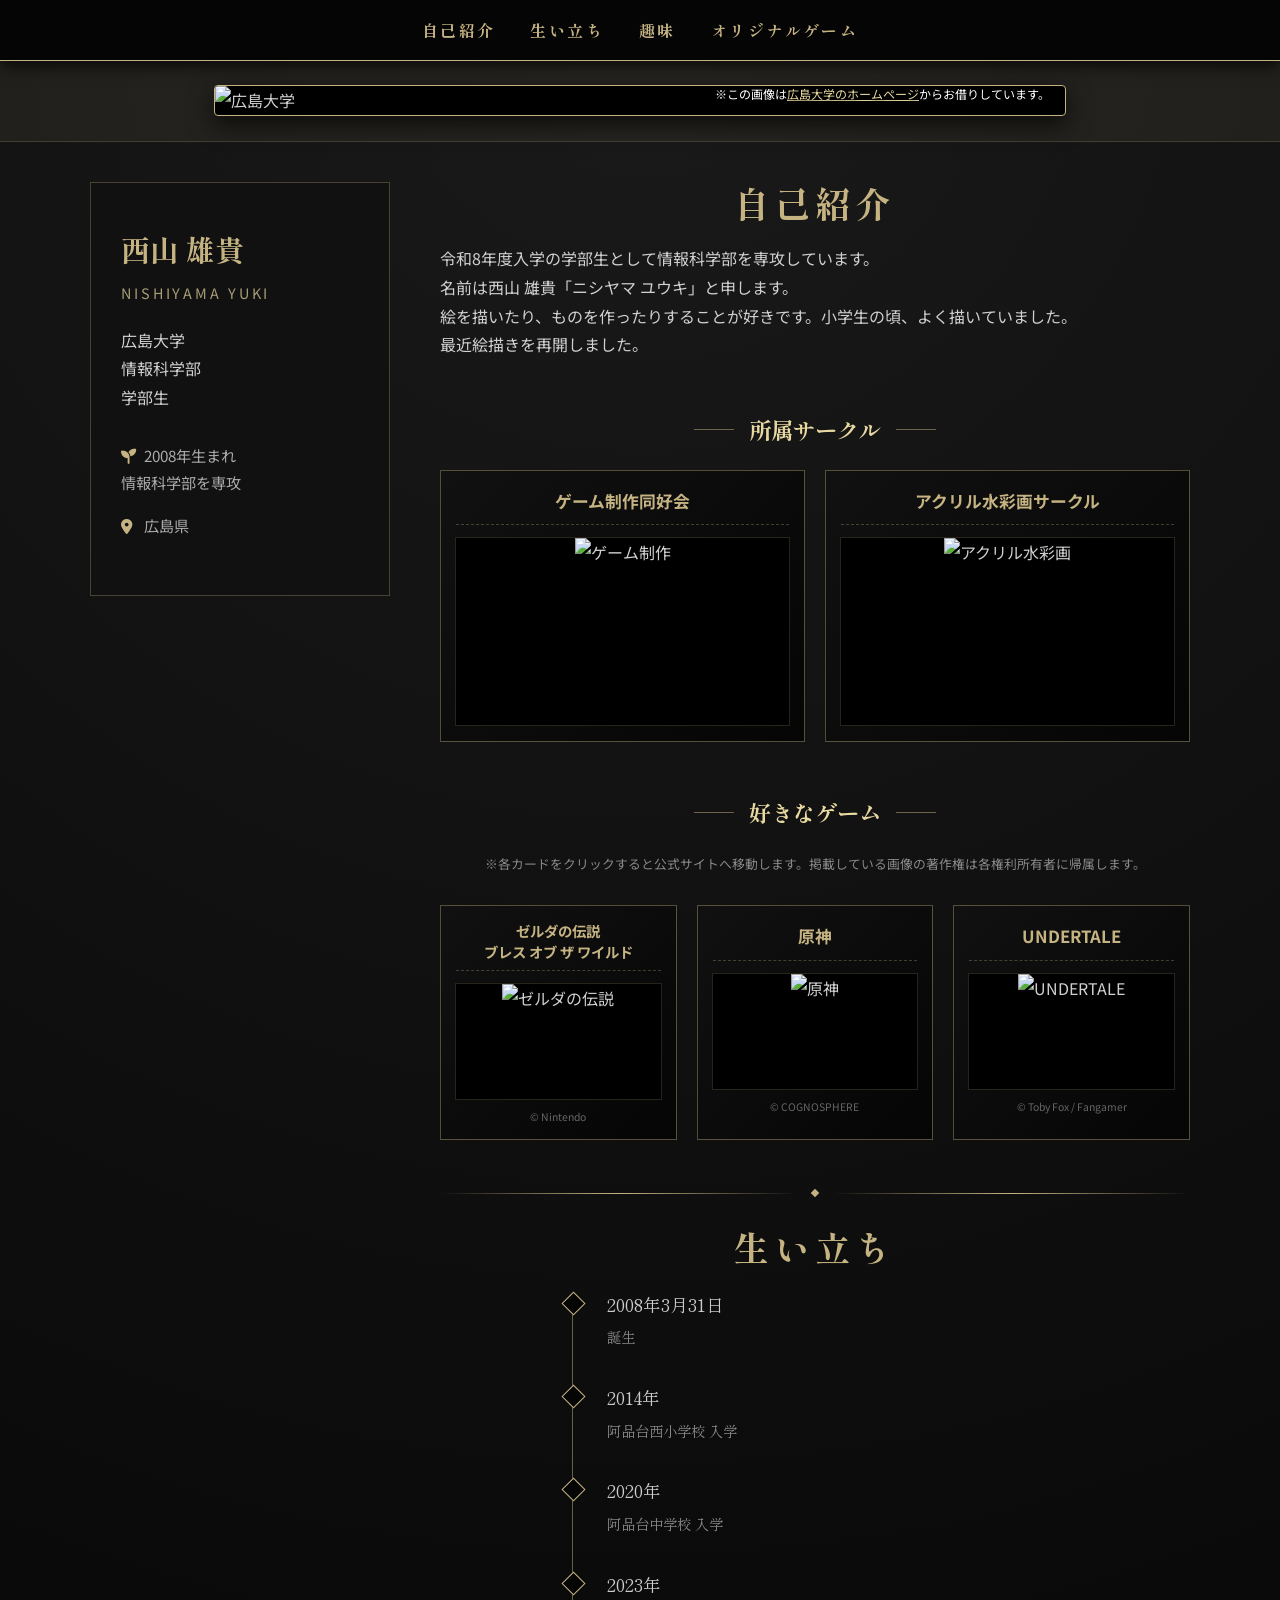
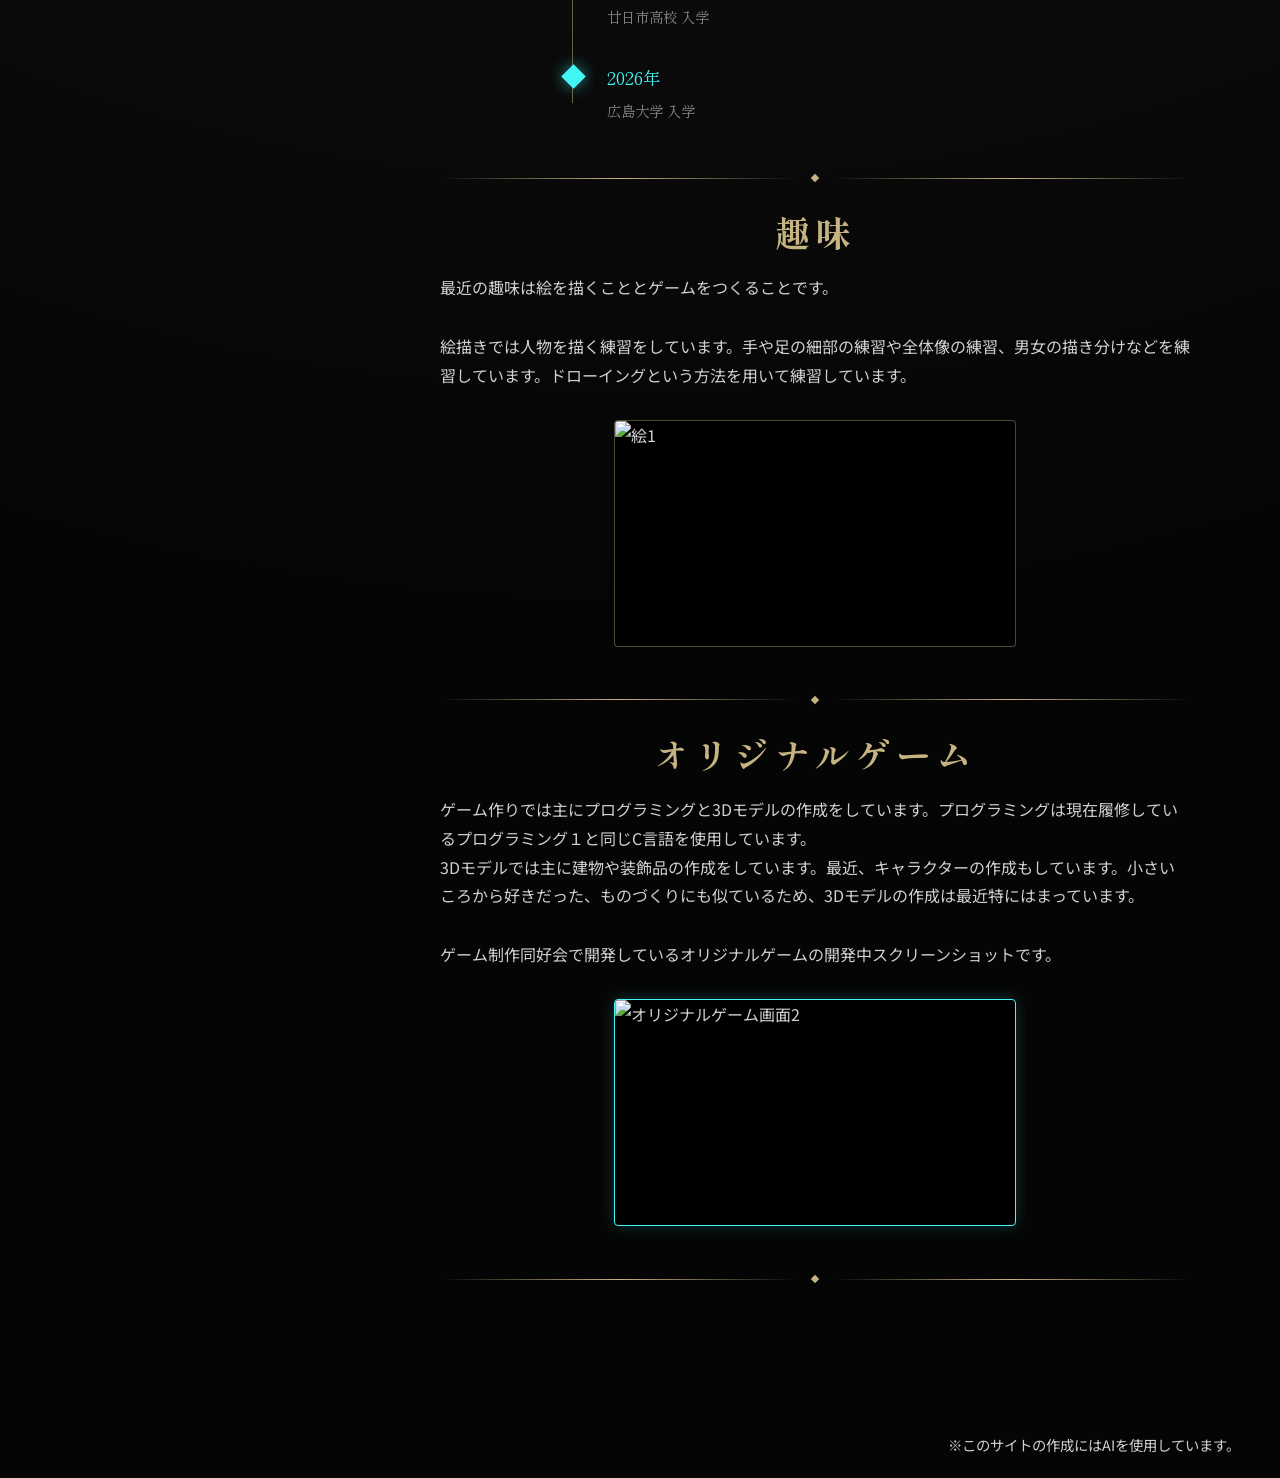
==== commit fbae20d1: "Update index.html" ====
--- a/index.html
+++ b/index.html
@@ -1,286 +1,203 @@
 <!DOCTYPE html>
-<!-- saved from url=(0026)https://www.wujingchi.com/ -->
-<html lang="en" class=" js "><head><meta http-equiv="Content-Type" content="text/html; charset=UTF-8">
-    
-
-<!-- begin SEO -->
-
-
-
-
-
-<title>西山　雄貴 - Homepage</title>
-
-
-
-
-
-
-
-<meta property="og:locale" content="en">
-<meta property="og:site_name" content="西山　雄貴">
-<meta property="og:title" content="西山　雄貴">
-
-
-  <link rel="canonical" href="http://localhost:4000/">
-  <meta property="og:url" content="http://localhost:4000/">
-
-
-
-  <meta property="og:description" content="2008年広島生まれ">
-
-
-
-
-<!-- end SEO -->
-<meta name="viewport" content="width=device-width, initial-scale=1.0">
-
-<script>
-  document.documentElement.className = document.documentElement.className.replace(/\bno-js\b/g, '') + ' js ';
-</script>
-
+<html lang="ja">
 <head>
   <meta charset="UTF-8">
   <meta name="viewport" content="width=device-width, initial-scale=1.0">
-
   <title>西山 雄貴 - Homepage</title>
-  <meta name="description" content="広島大学 情報科学部の学生です">
-
-  <!-- メインCSS -->
-  <link rel="stylesheet" href="./index_files/main.css">
-
-  <!-- ファビコン -->
-  <link rel="icon" href="favicon.ico">
-
-  <!-- スムーススクロール -->
+  <link rel="preconnect" href="https://fonts.googleapis.com">
+  <link rel="preconnect" href="https://fonts.gstatic.com" crossorigin>
+  <link href="https://fonts.googleapis.com/css2?family=Shippori+Mincho:wght@400;500;700;800&family=Noto+Sans+JP:wght@300;400;700&display=swap" rel="stylesheet">
+  <link rel="stylesheet" href="https://cdnjs.cloudflare.com/ajax/libs/font-awesome/6.4.0/css/all.min.css">
   <style>
-    html {
-      scroll-behavior: smooth;
-    }
+    :root { --zelda-black: #050505; --zelda-dark: #111111; --zelda-gold: #c5b382; --zelda-gold-bright: #e8d9a1; --sheikah-blue: #42f5f5; --text-main: #d0d0d0; --font-serif: 'Shippori Mincho', serif; --font-sans: 'Noto Sans JP', sans-serif; }
+    html { scroll-behavior: smooth !important; }
+    body { background-color: var(--zelda-black); font-family: var(--font-sans); color: var(--text-main); margin: 0 !important; padding: 0 !important; line-height: 1.8; background-image: radial-gradient(circle at 50% 0%, #1a1a1a 0%, transparent 70%); }
+    
+    .masthead { position: fixed; top: 0; left: 0; z-index: 1000; width: 100% !important; height: 60px !important; background-color: rgba(5, 5, 5, 0.95) !important; border-bottom: 1px solid var(--zelda-gold) !important; display: flex !important; align-items: center !important; justify-content: center; box-shadow: 0 4px 15px rgba(0,0,0,0.8); }
+    .visible-links { display: flex !important; gap: 35px !important; list-style: none; margin: 0; padding: 0; }
+    .visible-links a { color: var(--zelda-gold) !important; font-family: var(--font-serif); font-weight: 700 !important; font-size: 1rem !important; letter-spacing: 0.15em !important; text-decoration: none; transition: all 0.3s ease; }
+    .visible-links a:hover { color: var(--zelda-gold-bright) !important; text-shadow: 0 0 10px rgba(197, 179, 130, 0.5); }
+
+    /* 写真の背景帯（薄いゴールド）と枠の調整 */
+    .hero-wrapper { margin-top: 60px; width: 100%; padding: 25px 0; /* 上下の余白を詰めてスッキリさせました */ background-color: rgba(197, 179, 130, 0.08); display: flex; justify-content: center; border-bottom: 1px solid rgba(197,179,130,0.2); }
+    /* 高さを固定せず、中身の画像に合わせる */
+    .hero-container { position: relative; width: 95%; max-width: 850px; overflow: hidden; border: 1px solid var(--zelda-gold); border-radius: 4px; background-color: #000; box-shadow: 0 8px 25px rgba(0,0,0,0.7); display: flex; /* 画像の下の謎の隙間を消すため */ }
+    /* 画像を直接配置し、縦幅を自動調整 */
+    .hero-image { width: 100%; height: auto; display: block; object-fit: cover; }
+    
+    .hero-caption-right { position: absolute; bottom: 10px; right: 15px; font-size: 0.75rem; color: #fff; text-shadow: 1px 1px 4px rgba(0,0,0,0.9), 0 0 8px rgba(0,0,0,0.7); z-index: 2; }
+    .hero-caption-right a { color: var(--zelda-gold-bright); text-decoration: underline; }
+
+    .zelda-line { display: flex; align-items: center; justify-content: center; margin: 50px 0 30px 0; width: 100%; }
+    .zelda-line::before, .zelda-line::after { content: ''; height: 1px; flex: 1; background: linear-gradient(90deg, transparent, var(--zelda-gold), transparent); }
+    .zelda-line .diamond { width: 6px; height: 6px; background-color: var(--zelda-gold); transform: rotate(45deg); margin: 0 15px; }
+
+    /* メインレイアウト */
+    #main { display: flex !important; max-width: 1100px; margin: 40px auto 100px auto; gap: 50px; align-items: flex-start; padding: 0 20px; }
+    section { scroll-margin-top: 110px; }
+
+    .sidebar__main { width: 300px !important; flex-shrink: 0; background-color: var(--zelda-dark) !important; border: 1px solid rgba(197, 179, 130, 0.3); padding: 40px 30px !important; box-sizing: border-box !important; text-align: left; position: sticky; top: 90px; margin-top: 0; }
+    .author__name { font-family: var(--font-serif); font-size: 1.8rem !important; color: var(--zelda-gold) !important; margin: 0 0 5px 0 !important; }
+    .author__name-en { font-size: 0.9rem; color: var(--zelda-gold-bright); opacity: 0.7; margin-bottom: 20px; letter-spacing: 0.2em; }
+    .author__bio { margin: 0 0 30px 0; line-height: 1.8; }
+    .author__urls { list-style: none; padding: 0; text-align: left; }
+    .author__urls li { margin-bottom: 15px !important; font-size: 0.95rem; color: #aaa; }
+    .author__urls i { color: var(--zelda-gold); width: 20px; }
+
+    .page { flex: 1; box-sizing: border-box !important; }
+    
+    h2 { font-family: var(--font-serif); font-size: 2.2rem !important; color: var(--zelda-gold) !important; margin: 0 0 20px 0 !important; text-align: center; letter-spacing: 0.15em; line-height: 1.2; }
+    p { margin-bottom: 30px !important; color: var(--text-main); line-height: 1.8; }
+
+    .section-subheading { font-family: var(--font-serif); font-size: 1.4rem; color: var(--zelda-gold-bright); margin: 50px 0 20px 0; text-align: center; display: flex; align-items: center; justify-content: center; gap: 15px; }
+    .section-subheading::before, .section-subheading::after { content: ''; height: 1px; width: 40px; background-color: var(--zelda-gold); opacity: 0.5; }
+
+    .card-grid { display: grid; grid-template-columns: repeat(auto-fit, minmax(220px, 1fr)); gap: 20px; margin-bottom: 20px; }
+    .zelda-card { border: 1px solid rgba(197, 179, 130, 0.4); background: linear-gradient(135deg, #111 0%, #050505 100%); padding: 15px; text-align: center; transition: all 0.3s ease; display: flex; flex-direction: column; align-items: center; text-decoration: none; color: inherit; }
+    .zelda-card:hover { border-color: var(--zelda-gold); box-shadow: 0 0 15px rgba(197, 179, 130, 0.3); transform: translateY(-3px); }
+    .zelda-card h4 { color: var(--zelda-gold); font-size: 1.05rem; margin: 0 0 12px 0; width: 100%; border-bottom: 1px dashed rgba(197, 179, 130, 0.3); padding-bottom: 8px; }
+    .zelda-card.botw-card h4 { font-size: 0.9rem; line-height: 1.4; }
+    .zelda-card .img-wrapper { width: 100%; aspect-ratio: 16 / 9; overflow: hidden; border: 1px solid rgba(197, 179, 130, 0.2); background-color: #000; }
+    .zelda-card img { width: 100%; height: 100%; object-fit: contain; transition: transform 0.5s cubic-bezier(0.25, 1, 0.5, 1); }
+    .zelda-card:hover img { transform: scale(1.08); }
+    .copyright { font-size: 0.65rem; color: #666; margin-top: 10px; line-height: 1.4; text-align: center; }
+    .disclaimer-text { font-size: 0.8rem; color: #888; text-align: center; margin-bottom: 40px; }
+
+    .slider-container { width: 100%; max-width: 400px; margin: 0 auto 40px auto; overflow: hidden; border: 1px solid rgba(197, 179, 130, 0.4); border-radius: 4px; aspect-ratio: 16 / 9; background-color: #000; }
+    .slider-track { display: flex; width: 100%; height: 100%; transition: transform 0.8s cubic-bezier(0.25, 1, 0.5, 1); }
+    .slider-track img { width: 100%; height: 100%; object-fit: contain; flex-shrink: 0; }
+
+    .timeline { position: relative !important; max-width: 500px; margin: 0 auto 50px auto !important; }
+    .timeline::before { content: ""; position: absolute; left: 7px; top: 8px; width: 1px; height: calc(100% - 30px); background-color: var(--zelda-gold); opacity: 0.5; }
+    .item { display: flex; margin-bottom: 30px; position: relative; }
+    .circle { width: 15px; height: 15px; border: 1px solid var(--zelda-gold); background-color: var(--zelda-black); transform: rotate(45deg); margin-top: 6px; flex-shrink: 0; z-index: 2; transition: all 0.3s; }
+    .item:hover .circle { background-color: var(--zelda-gold); box-shadow: 0 0 10px var(--zelda-gold); }
+    .item:last-child .circle { border-color: var(--sheikah-blue); background-color: var(--sheikah-blue); box-shadow: 0 0 15px rgba(66, 245, 245, 0.6); }
+    .text { margin-left: 25px; font-family: var(--font-serif); font-size: 1.1rem; color: #ccc; }
+    .item:last-child .text { color: var(--sheikah-blue); }
+
+    .ai-credit { text-align: right; padding: 20px 40px; font-size: 0.9rem; color: var(--text-main); margin-top: 30px; }
+
+    @media (max-width: 800px) { #main { flex-direction: column; } .sidebar__main { width: 100% !important; position: static; } .card-grid { grid-template-columns: 1fr; } }
   </style>
 </head>
-    
-
-
-
-
-
-
-
-
-
-
-
-
-
-
-<!-- end custom head snippets -->
-
-  
-
-  <body><div id="MathJax_Message" style="display: none;"></div>
-
-    <!--[if lt IE 9]>
-<div class="notice--danger align-center" style="margin: 0;">You are using an <strong>outdated</strong> browser. Please <a href="http://browsehappy.com/">upgrade your browser</a> to improve your experience.</div>
-<![endif]-->
-<div class="masthead">
-  <div class="masthead__inner-wrap">
-    <div class="masthead__menu">
-
-      <nav id="site-nav" class="greedy-nav">
-
-        <button type="button">
-          <div class="navicon"></div>
-        </button>
-
-        <ul class="visible-links">
-
-          <li class="masthead__menu-item masthead__menu-home-item">
-            <a href="#home">ホーム</a>
-          </li>
-
-          <li class="masthead__menu-item">
-            <a href="#about-me">自己紹介</a>
-          </li>
-
-          <li class="masthead__menu-item">
-            <a href="#paper">生い立ち</a>
-          </li>
-
-          <li class="masthead__menu-item">
-            <a href="#hobby">趣味</a>
-          </li>
-
-        </ul>
-
-      </nav>
-
+<body>
+  <div class="masthead">
+    <nav class="greedy-nav">
+      <ul class="visible-links">
+        <li><a href="#about-me">自己紹介</a></li>
+        <li><a href="#timeline">生い立ち</a></li>
+        <li><a href="#hobby">趣味</a></li>
+        <li><a href="#original-game">オリジナルゲーム</a></li>
+      </ul>
+    </nav>
+  </div>
+
+  <div class="hero-wrapper" id="home">
+    <div class="hero-container">
+      <img src="index_files/スクリーンショット 2026-05-26 214553.png" alt="広島大学" class="hero-image">
+      <div class="hero-caption-right">※この画像は<a href="https://www.hiroshima-u.ac.jp/" target="_blank">広島大学のホームページ</a>からお借りしています。</div>
     </div>
   </div>
-</div>
-
-    <div id="main" role="main">
-      
-  <div class="sidebar sticky">
-  
-
-<div itemscope="" itemtype="http://schema.org/Person" class="profile_box">
-
-  <div class="author__content">
-    <h3 class="author__name">西山　雄貴<br>Nishiyama Yuki</h3>
-    <p class="author__bio">広島大学<br>情報科学部<br>学部生</p>
+
+  <div id="main" role="main">
+    <aside class="sidebar__main">
+      <h3 class="author__name">西山 雄貴</h3>
+      <div class="author__name-en">NISHIYAMA YUKI</div>
+      <p class="author__bio">広島大学<br>情報科学部<br>学部生</p>
+      <ul class="author__urls">
+        <li><i class="fas fa-seedling"></i> 2008年生まれ<br>情報科学部を専攻</li>
+        <li><i class="fas fa-map-marker-alt"></i> 広島県</li>
+      </ul>
+    </aside>
+
+    <article class="page">
+      <section id="about-me">
+        <h2>自己紹介</h2>
+        <p>
+          令和8年度入学の学部生として情報科学部を専攻しています。<br>
+          名前は西山 雄貴「ニシヤマ ユウキ」と申します。<br>
+          絵を描いたり、ものを作ったりすることが好きです。小学生の頃、よく描いていました。<br>
+          最近絵描きを再開しました。
+        </p>
+        <h3 class="section-subheading">所属サークル</h3>
+        <div class="card-grid">
+          <div class="zelda-card">
+            <h4>ゲーム制作同好会</h4>
+            <div class="img-wrapper"><img src="index_files/20260525_040811059_iOS.jpg" alt="ゲーム制作"></div>
+          </div>
+          <div class="zelda-card">
+            <h4>アクリル水彩画サークル</h4>
+            <div class="img-wrapper"><img src="index_files/20260525_040755522_iOS.jpg" alt="アクリル水彩画"></div>
+          </div>
+        </div>
+
+        <h3 class="section-subheading">好きなゲーム</h3>
+        <p class="disclaimer-text">※各カードをクリックすると公式サイトへ移動します。掲載している画像の著作権は各権利所有者に帰属します。</p>
+        <div class="card-grid">
+          <a href="https://www.nintendo.co.jp/zelda/botw/" target="_blank" rel="noopener noreferrer" class="zelda-card botw-card">
+            <h4>ゼルダの伝説<br>ブレス オブ ザ ワイルド</h4>
+            <div class="img-wrapper"><img src="index_files/20260525_040636246_iOS.jpg" alt="ゼルダの伝説"></div>
+            <div class="copyright">© Nintendo</div>
+          </a>
+          <a href="https://genshin.hoyoverse.com/ja" target="_blank" rel="noopener noreferrer" class="zelda-card">
+            <h4>原神</h4>
+            <div class="img-wrapper"><img src="index_files/20260525_040649320_iOS.jpg" alt="原神"></div>
+            <div class="copyright">© COGNOSPHERE</div>
+          </a>
+          <a href="https://undertale.jp/" target="_blank" rel="noopener noreferrer" class="zelda-card">
+            <h4>UNDERTALE</h4>
+            <div class="img-wrapper"><img src="index_files/20260525_040700933_iOS.jpg" alt="UNDERTALE" style="object-fit: cover;"></div>
+            <div class="copyright">© Toby Fox / Fangamer</div>
+          </a>
+        </div>
+      </section>
+
+      <section id="timeline">
+        <div class="zelda-line"><div class="diamond"></div></div>
+        <h2>生い立ち</h2>
+        <div class="timeline">
+          <div class="item"><div class="circle"></div><div class="text">2008年3月31日<br><span style="font-size:0.9rem; color:#888;">誕生</span></div></div>
+          <div class="item"><div class="circle"></div><div class="text">2014年<br><span style="font-size:0.9rem; color:#888;">阿品台西小学校 入学</span></div></div>
+          <div class="item"><div class="circle"></div><div class="text">2020年<br><span style="font-size:0.9rem; color:#888;">阿品台中学校 入学</span></div></div>
+          <div class="item"><div class="circle"></div><div class="text">2023年<br><span style="font-size:0.9rem; color:#888;">廿日市高校 入学</span></div></div>
+          <div class="item"><div class="circle"></div><div class="text">2026年<br><span style="font-size:0.9rem; color:#888;">広島大学 入学</span></div></div>
+        </div>
+      </section>
+
+      <section id="hobby">
+        <div class="zelda-line"><div class="diamond"></div></div>
+        <h2>趣味</h2>
+        <p>最近の趣味は絵を描くこととゲームをつくることです。</p>
+        <p>絵描きでは人物を描く練習をしています。手や足の細部の練習や全体像の練習、男女の描き分けなどを練習しています。ドローイングという方法を用いて練習しています。</p>
+        <div class="slider-container">
+          <div class="slider-track" id="slider-draw">
+            <img src="index_files/20260526_121024000_iOS 1.png" alt="絵1">
+            <img src="index_files/20260526_121024000_iOS.png" alt="絵2">
+          </div>
+        </div>
+      </section>
+
+      <section id="original-game">
+        <div class="zelda-line"><div class="diamond"></div></div>
+        <h2>オリジナルゲーム</h2>
+        <p>ゲーム作りでは主にプログラミングと3Dモデルの作成をしています。プログラミングは現在履修しているプログラミング１と同じC言語を使用しています。<br>3Dモデルでは主に建物や装飾品の作成をしています。最近、キャラクターの作成もしています。小さいころから好きだった、ものづくりにも似ているため、3Dモデルの作成は最近特にはまっています。</p>
+        <p>ゲーム制作同好会で開発しているオリジナルゲームの開発中スクリーンショットです。</p>
+        <div class="slider-container" style="border-color: var(--sheikah-blue); box-shadow: 0 0 15px rgba(66, 245, 245, 0.2);">
+          <div class="slider-track" id="slider-org-game">
+            <img src="index_files/20260526_113656000_iOS.png" alt="オリジナルゲーム画面1">
+            <img src="index_files/20260526_114443000_iOS.png" alt="オリジナルゲーム画面2">
+            <img src="index_files/20260526_114516000_iOS.png" alt="オリジナルゲーム画面3">
+          </div>
+        </div>
+      </section>
+      <div class="zelda-line"><div class="diamond"></div></div>
+    </article>
   </div>
-
-  <div class="author__urls-wrapper">
-    <!-- <button class="btn btn--inverse">More Info & Contact</button> -->
-    <ul class="author__urls social-icons" style="">
-      
-        <li><div style="white-space: normal; margin-bottom: 1em;">2008年広島生まれ<br>情報科学部を専攻</div></li>
-      
-      
-        <li>📍広島県 東広島市</li>
-      
-      
-      
-      
-        <li><a href="mailto:b261238@hiroshima-u.ac.jp">  ✉ b261238@hiroshima-u.ac.jp</a></li>
-      
-      
-    </ul>
-      <div class="author__urls_sm">
-      
-      
-        <a href="mailto:kure@hiroshima-u.ac.jp"><i class="fas fa-fw fa-envelope" aria-hidden="true"></i></a>
-
-        <a href="https://scholar.google.com/citations?user=08FSBG4AAAAJ"><i class="fas fa-fw fa-graduation-cap"></i></a>
-      
-      
-      
-        <a href="https://orcid.org/0000-0001-8652-3002"><i class="ai ai-orcid-square ai-fw"></i></a>
-      
-      
-      
-    </div>
-  </div>
-</div>
-
-  
-  </div>
-
-    
-      <article class="page" itemscope="" itemtype="http://schema.org/CreativeWork">
-        <meta itemprop="headline" content="">
-        <div class="page__inner-wrap">
-          <section class="page__content" itemprop="text">
-
-<p><span class="anchor" id="about-me"></span>
-<h2 id="about-me">自己紹介</h2>
-　令和8年度入学の学部生として情報科学部を専攻し、日々学んでいます。<br>
-　名前は西山　雄貴「ニシヤマ　ユウキ」と申します。<br>
-<br>
-　・所属サークル⚙️　 ：　・ゲーム制作同好会/アクリル水彩画サークル<br>
-　・好きな教科📚　　：　数学<br>
-　・好きな寿司🍣　  ：　サーモン<br>
-　・好きなゲーム🎮　　:　・ゼルダの伝説ブレスオブザワイルド/ティアーズオブザキングダム<br>
-
-
-
-<!DOCTYPE html>
-<html lang="ja">
-<head>
-<meta charset="UTF-8">
-<title>経歴</title>
-
-<style>
-body {
-  font-family: sans-serif;
-  color: black;
-}
-
-/* 見出し */
-#paper {
-  margin-bottom: 30px;
-}
-
-/* 全体 */
-.timeline {
-  position: relative;
-  margin-left: 40px;
-}
-
-/* 縦の青い線 */
-.timeline::before {
-  content: "";
-  position: absolute;
-  left: 10px;
-  top: 0;
-  width: 2px;
-  height: 100%;
-  background: blue;
-}
-
-/* 各項目 */
-.item {
-  display: flex;
-  align-items: center;
-  margin-bottom: 30px;
-}
-
-/* 青い丸 */
-.circle {
-  width: 20px;
-  height: 20px;
-  border: 3px solid blue;
-  border-radius: 50%;
-  background: white;
-  z-index: 1;
-}
-
-/* 文字（黒） */
-.text {
-  margin-left: 15px;
-  color: black;
-}
-
-</style>
-
-</head>
-<body>
-
-<h2 id="paper">生い立ち</h2>
-
-<div class="timeline">
-
-  <div class="item">
-    <div class="circle"></div>
-    <div class="text">2008年3月31日：誕生</div>
-  </div>
-
-  <div class="item">
-    <div class="circle"></div>
-    <div class="text">2014年：阿品台西小学校入学</div>
-  </div>
-
-  <div class="item">
-    <div class="circle"></div>
-    <div class="text">2020年：阿品台中学校入学</div>
-  </div>
-
-  <div class="item">
-    <div class="circle"></div>
-    <div class="text">2023年：廿日市高校入学</div>
-  </div>
-
-  <div class="item">
-    <div class="circle"></div>
-    <div class="text">2026年：広島大学入学</div>
-  </div>
-
-</div>
-
+  <footer class="ai-credit">※このサイトの作成にはAIを使用しています。</footer>
+  <script>
+    function setupAutoSlider(trackId, intervalMs) { const track = document.getElementById(trackId); if (!track) return; const images = track.querySelectorAll('img'); if (images.length <= 1) return; let currentIndex = 0; setInterval(() => { currentIndex++; if (currentIndex >= images.length) { currentIndex = 0; } track.style.transform = `translateX(-${currentIndex * 100}%)`; }, intervalMs); }
+    document.addEventListener('DOMContentLoaded', () => { setupAutoSlider('slider-draw', 3500); setupAutoSlider('slider-org-game', 4000); });
+  </script>
 </body>
 </html>
-
-<h2 id="hobby">趣味</h2>
-  
-</template></div></body></html>
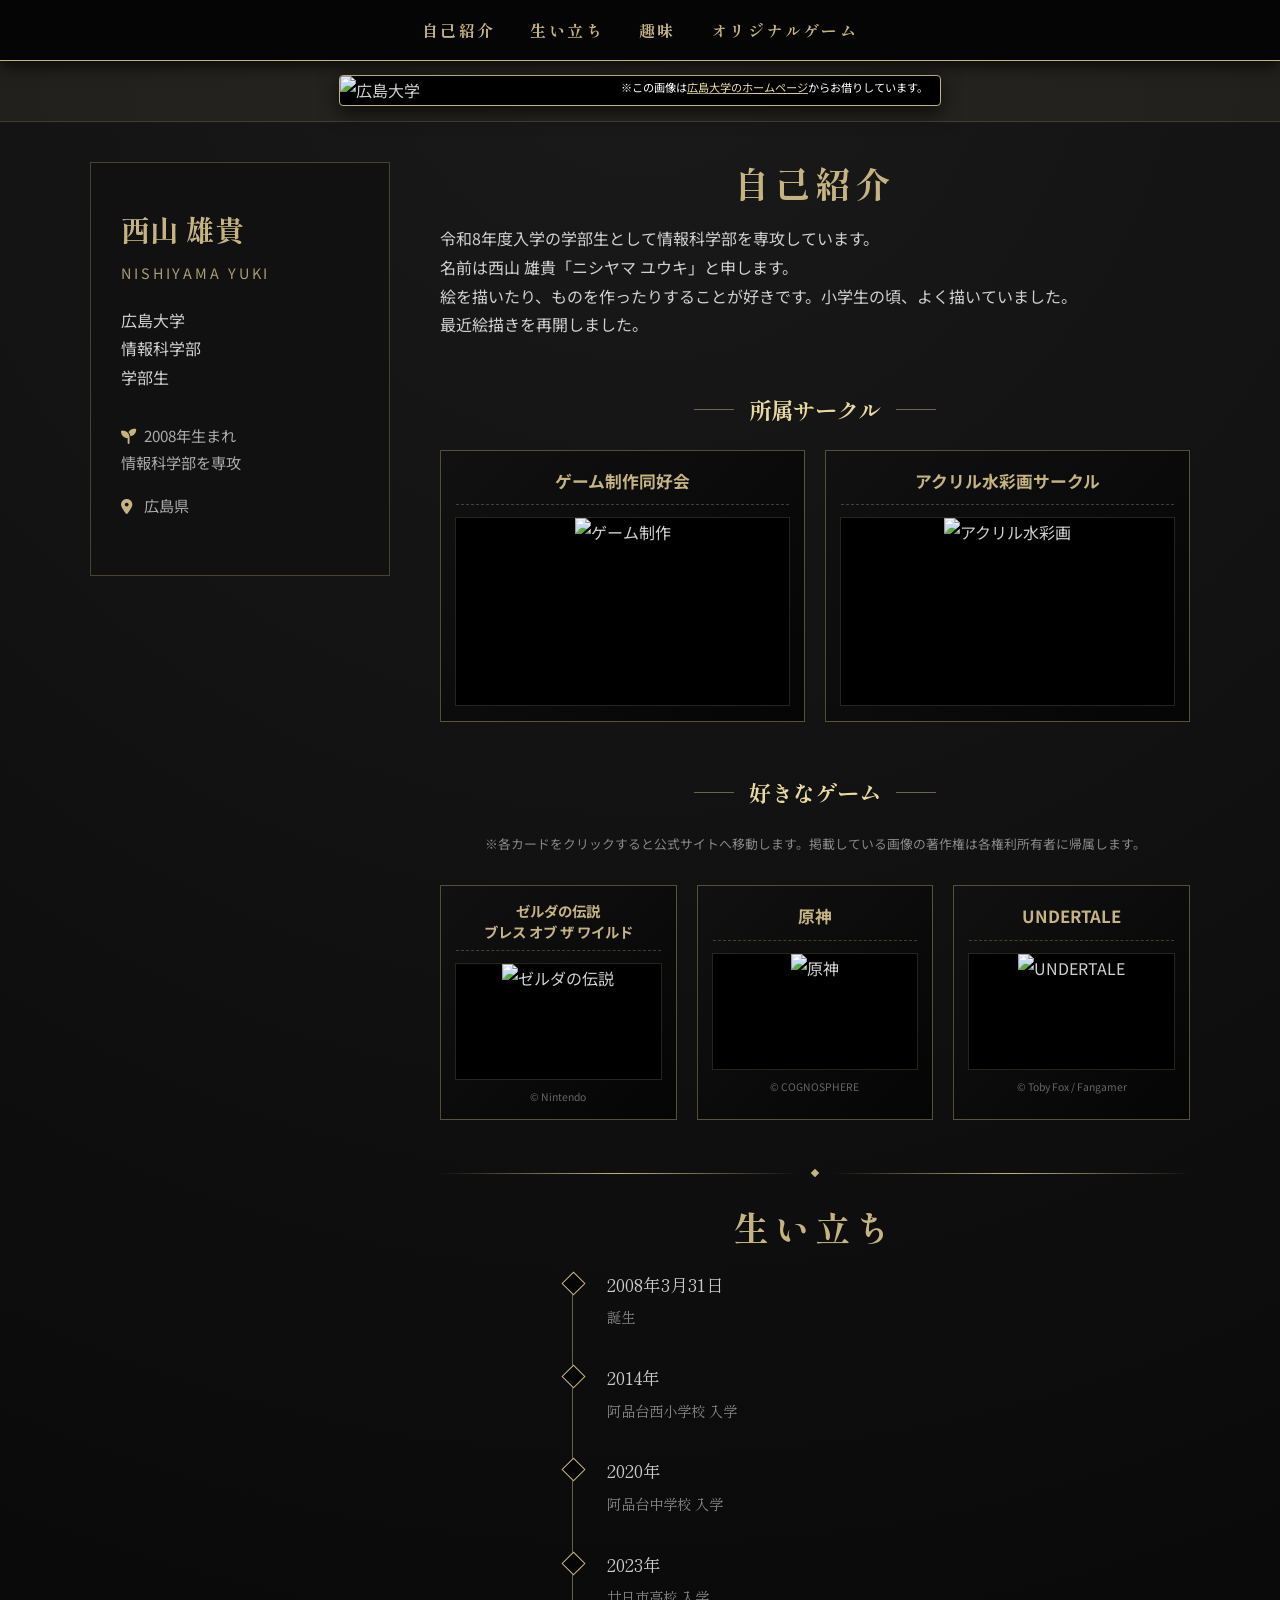
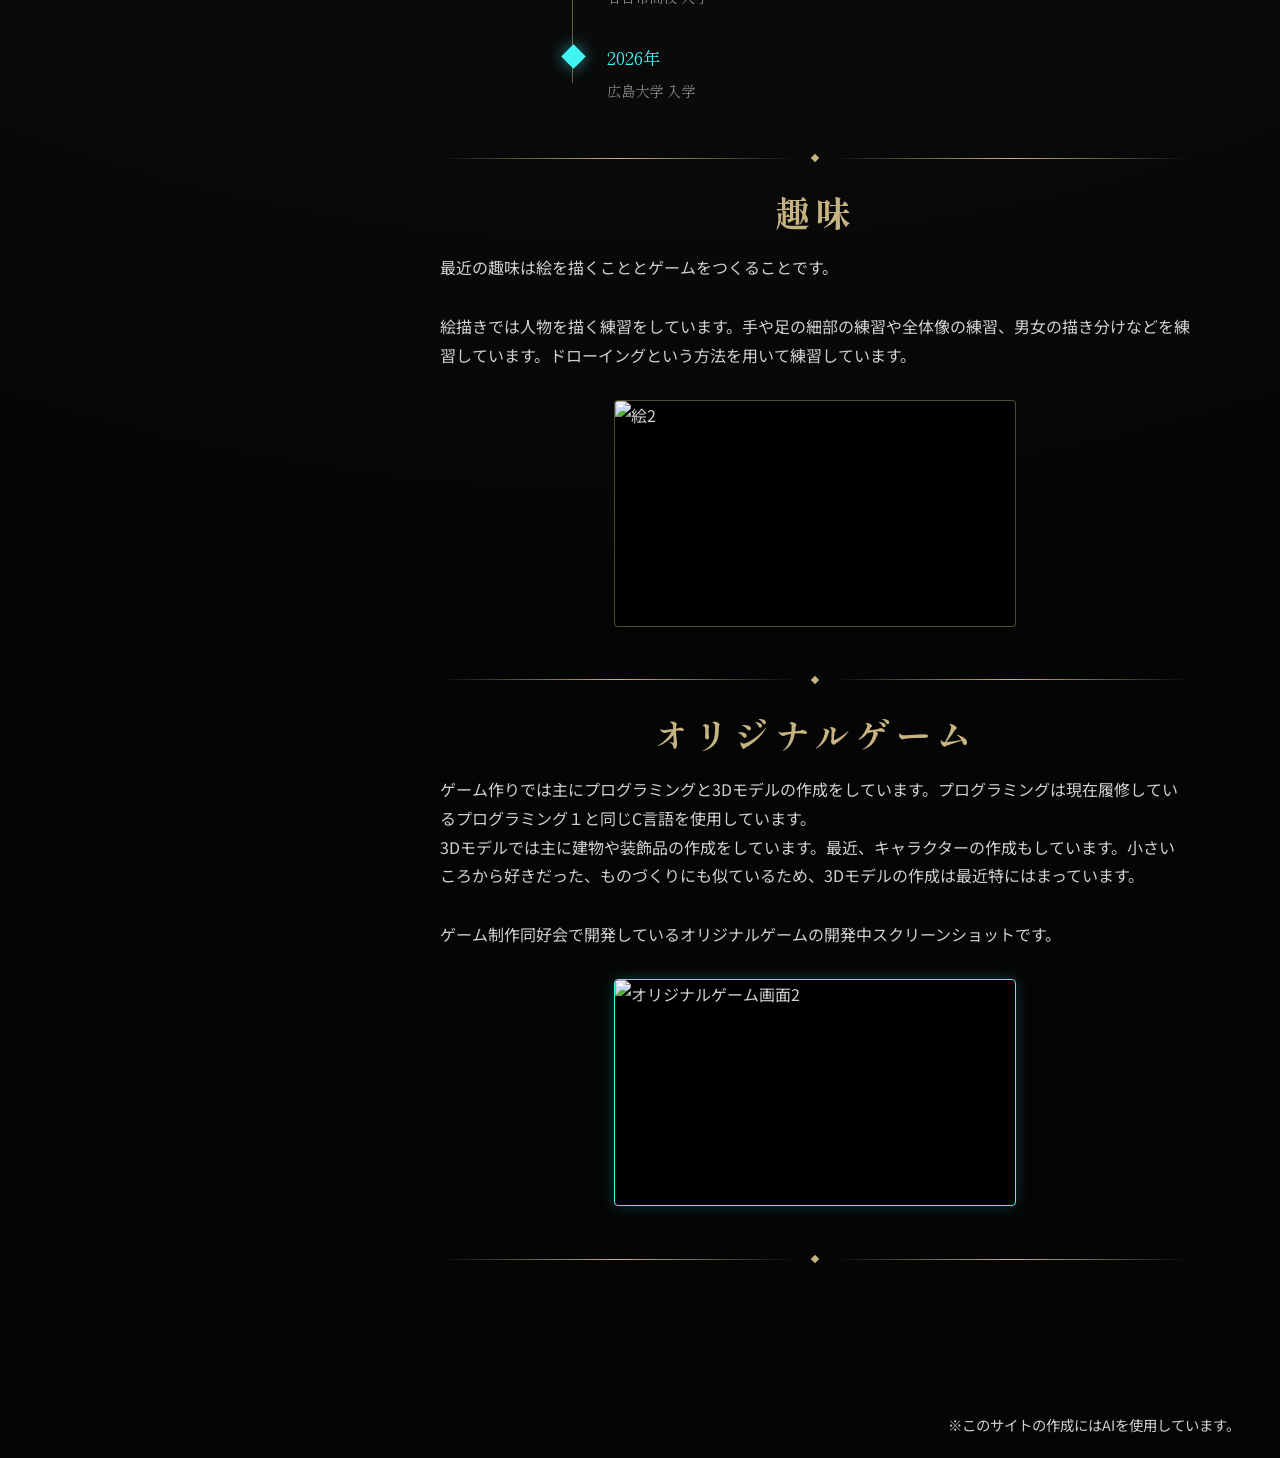
==== commit 004adac5: "Update index.html" ====
--- a/index.html
+++ b/index.html
@@ -18,14 +18,12 @@
     .visible-links a { color: var(--zelda-gold) !important; font-family: var(--font-serif); font-weight: 700 !important; font-size: 1rem !important; letter-spacing: 0.15em !important; text-decoration: none; transition: all 0.3s ease; }
     .visible-links a:hover { color: var(--zelda-gold-bright) !important; text-shadow: 0 0 10px rgba(197, 179, 130, 0.5); }
 
-    /* 写真の背景帯（薄いゴールド）と枠の調整 */
-    .hero-wrapper { margin-top: 60px; width: 100%; padding: 25px 0; /* 上下の余白を詰めてスッキリさせました */ background-color: rgba(197, 179, 130, 0.08); display: flex; justify-content: center; border-bottom: 1px solid rgba(197,179,130,0.2); }
-    /* 高さを固定せず、中身の画像に合わせる */
-    .hero-container { position: relative; width: 95%; max-width: 850px; overflow: hidden; border: 1px solid var(--zelda-gold); border-radius: 4px; background-color: #000; box-shadow: 0 8px 25px rgba(0,0,0,0.7); display: flex; /* 画像の下の謎の隙間を消すため */ }
-    /* 画像を直接配置し、縦幅を自動調整 */
+    /* 背景の帯と写真サイズ（小さめキープ） */
+    .hero-wrapper { margin-top: 60px; width: 100%; padding: 15px 0; background-color: rgba(197, 179, 130, 0.08); display: flex; justify-content: center; border-bottom: 1px solid rgba(197,179,130,0.2); }
+    .hero-container { position: relative; width: 90%; max-width: 600px; overflow: hidden; border: 1px solid var(--zelda-gold); border-radius: 4px; background-color: #000; box-shadow: 0 6px 20px rgba(0,0,0,0.7); display: flex; }
     .hero-image { width: 100%; height: auto; display: block; object-fit: cover; }
     
-    .hero-caption-right { position: absolute; bottom: 10px; right: 15px; font-size: 0.75rem; color: #fff; text-shadow: 1px 1px 4px rgba(0,0,0,0.9), 0 0 8px rgba(0,0,0,0.7); z-index: 2; }
+    .hero-caption-right { position: absolute; bottom: 8px; right: 12px; font-size: 0.7rem; color: #fff; text-shadow: 1px 1px 4px rgba(0,0,0,0.9), 0 0 8px rgba(0,0,0,0.7); z-index: 2; }
     .hero-caption-right a { color: var(--zelda-gold-bright); text-decoration: underline; }
 
     .zelda-line { display: flex; align-items: center; justify-content: center; margin: 50px 0 30px 0; width: 100%; }
@@ -95,7 +93,7 @@
 
   <div class="hero-wrapper" id="home">
     <div class="hero-container">
-      <img src="index_files/スクリーンショット 2026-05-26 214553.png" alt="広島大学" class="hero-image">
+      <img src="スクリーンショット 2026-05-26 214553.png" alt="広島大学" class="hero-image">
       <div class="hero-caption-right">※この画像は<a href="https://www.hiroshima-u.ac.jp/" target="_blank">広島大学のホームページ</a>からお借りしています。</div>
     </div>
   </div>
@@ -124,11 +122,11 @@
         <div class="card-grid">
           <div class="zelda-card">
             <h4>ゲーム制作同好会</h4>
-            <div class="img-wrapper"><img src="index_files/20260525_040811059_iOS.jpg" alt="ゲーム制作"></div>
+            <div class="img-wrapper"><img src="20260525_040811059_iOS.jpg" alt="ゲーム制作"></div>
           </div>
           <div class="zelda-card">
             <h4>アクリル水彩画サークル</h4>
-            <div class="img-wrapper"><img src="index_files/20260525_040755522_iOS.jpg" alt="アクリル水彩画"></div>
+            <div class="img-wrapper"><img src="20260525_040755522_iOS.jpg" alt="アクリル水彩画"></div>
           </div>
         </div>
 
@@ -137,17 +135,17 @@
         <div class="card-grid">
           <a href="https://www.nintendo.co.jp/zelda/botw/" target="_blank" rel="noopener noreferrer" class="zelda-card botw-card">
             <h4>ゼルダの伝説<br>ブレス オブ ザ ワイルド</h4>
-            <div class="img-wrapper"><img src="index_files/20260525_040636246_iOS.jpg" alt="ゼルダの伝説"></div>
+            <div class="img-wrapper"><img src="20260525_040636246_iOS.jpg" alt="ゼルダの伝説"></div>
             <div class="copyright">© Nintendo</div>
           </a>
           <a href="https://genshin.hoyoverse.com/ja" target="_blank" rel="noopener noreferrer" class="zelda-card">
             <h4>原神</h4>
-            <div class="img-wrapper"><img src="index_files/20260525_040649320_iOS.jpg" alt="原神"></div>
+            <div class="img-wrapper"><img src="20260525_040649320_iOS.jpg" alt="原神"></div>
             <div class="copyright">© COGNOSPHERE</div>
           </a>
           <a href="https://undertale.jp/" target="_blank" rel="noopener noreferrer" class="zelda-card">
             <h4>UNDERTALE</h4>
-            <div class="img-wrapper"><img src="index_files/20260525_040700933_iOS.jpg" alt="UNDERTALE" style="object-fit: cover;"></div>
+            <div class="img-wrapper"><img src="20260525_040700933_iOS.jpg" alt="UNDERTALE" style="object-fit: cover;"></div>
             <div class="copyright">© Toby Fox / Fangamer</div>
           </a>
         </div>
@@ -172,8 +170,8 @@
         <p>絵描きでは人物を描く練習をしています。手や足の細部の練習や全体像の練習、男女の描き分けなどを練習しています。ドローイングという方法を用いて練習しています。</p>
         <div class="slider-container">
           <div class="slider-track" id="slider-draw">
-            <img src="index_files/20260526_121024000_iOS 1.png" alt="絵1">
-            <img src="index_files/20260526_121024000_iOS.png" alt="絵2">
+            <img src="20260526_121024000_iOS 1.png" alt="絵1">
+            <img src="20260526_121024000_iOS.png" alt="絵2">
           </div>
         </div>
       </section>
@@ -185,9 +183,9 @@
         <p>ゲーム制作同好会で開発しているオリジナルゲームの開発中スクリーンショットです。</p>
         <div class="slider-container" style="border-color: var(--sheikah-blue); box-shadow: 0 0 15px rgba(66, 245, 245, 0.2);">
           <div class="slider-track" id="slider-org-game">
-            <img src="index_files/20260526_113656000_iOS.png" alt="オリジナルゲーム画面1">
-            <img src="index_files/20260526_114443000_iOS.png" alt="オリジナルゲーム画面2">
-            <img src="index_files/20260526_114516000_iOS.png" alt="オリジナルゲーム画面3">
+            <img src="20260526_113656000_iOS.png" alt="オリジナルゲーム画面1">
+            <img src="20260526_114443000_iOS.png" alt="オリジナルゲーム画面2">
+            <img src="20260526_114516000_iOS.png" alt="オリジナルゲーム画面3">
           </div>
         </div>
       </section>
